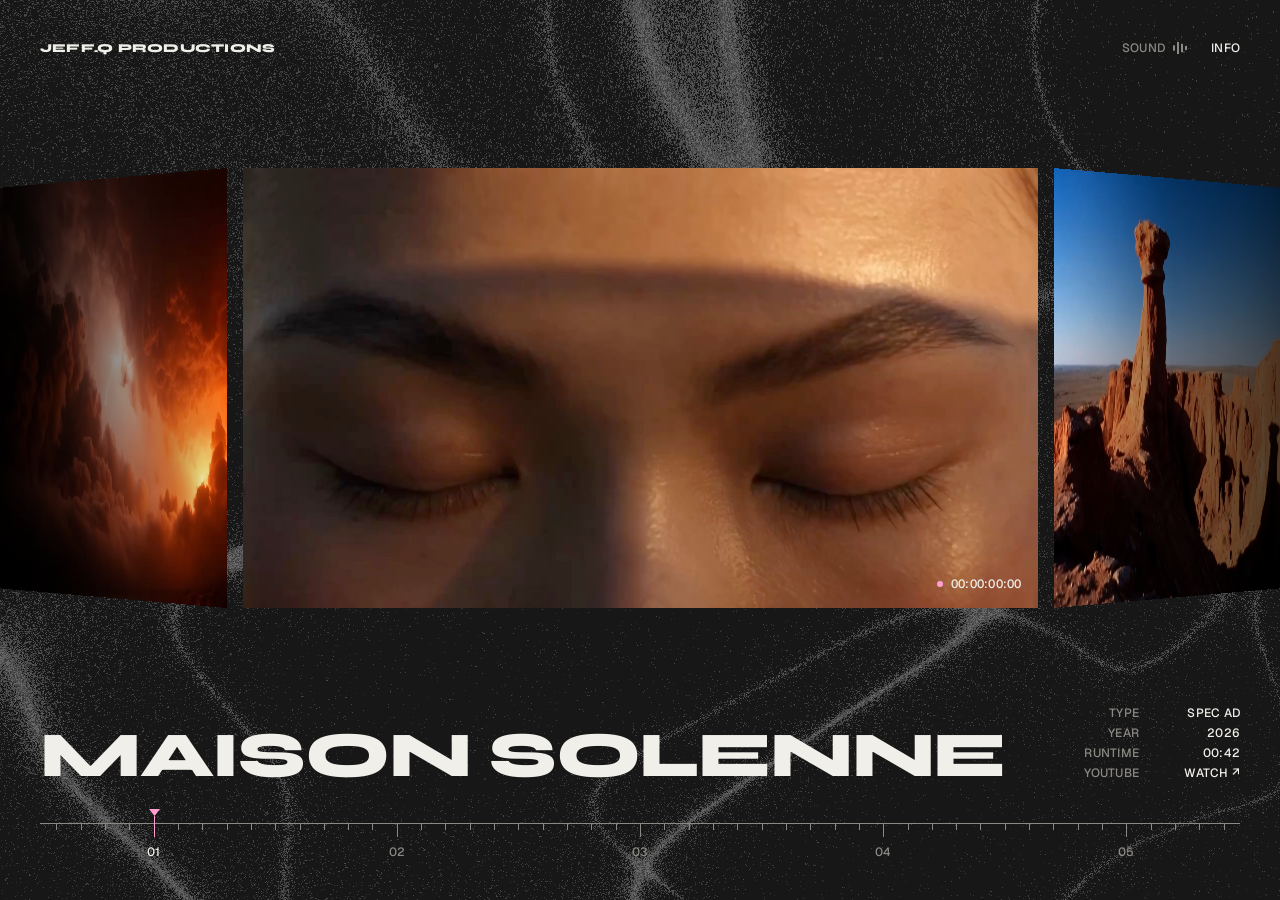
==== index.html @ cd4ec707 "New tab icon: a black J on pink Co-Authored-By: Claude Opus 5.5 <noreply@anthropic.com>" ====
<!DOCTYPE html>
<html lang="en">
<head>
  <meta charset="utf-8">
  <meta name="viewport" content="width=device-width, initial-scale=1">
  <title>Jeff.Q Productions</title>
  <meta name="description" content="Jeff Qiu creates cinematic films, high-end commercials and original concepts for film and series, using AI to expand the possibilities of visual storytelling.">
  <meta name="theme-color" content="#171717">
  <!-- The tab icon: a black J on the pink of Jeff.q (Figma "tab icon"). -->
  <link rel="icon" type="image/png" sizes="64x64" href="assets/icon.png?v=icon-2">
  <link rel="apple-touch-icon" href="assets/apple-touch-icon.png?v=icon-2">
  <!-- How a link to the site shows where it is shared: the name, his line
       and Maison Solenne at sunset (assets/share.jpg, 1200 × 630). -->
  <meta property="og:type" content="website">
  <meta property="og:site_name" content="Jeff.Q Productions">
  <meta property="og:title" content="Jeff.Q Productions">
  <meta property="og:description" content="Jeff Qiu creates cinematic films, high-end commercials and original concepts for film and series, using AI to expand the possibilities of visual storytelling.">
  <meta property="og:url" content="https://jeffqproductions.github.io/">
  <meta property="og:image" content="https://jeffqproductions.github.io/assets/share.jpg">
  <meta property="og:image:width" content="1200">
  <meta property="og:image:height" content="630">
  <meta property="og:image:alt" content="Jeff.Q Productions: a figure in red against the desert at sunset, from Maison Solenne">
  <meta name="twitter:card" content="summary_large_image">
  <link rel="preconnect" href="https://fonts.googleapis.com">
  <link rel="preconnect" href="https://fonts.gstatic.com" crossorigin>
  <link rel="stylesheet" href="https://fonts.googleapis.com/css2?family=Geist:wght@400;500&family=Syne:wght@800&display=swap">
  <!-- Geist's ↗ (for "Watch ↗") isn't in its latin subset; this brings just that. -->
  <link rel="stylesheet" href="https://fonts.googleapis.com/css2?family=Geist:wght@500&text=%E2%86%97&display=swap">
  <link rel="stylesheet" href="styles.css?v=reel-28">
  <script>
    // The loader (loader.js) covers the page while it loads. If it never
    // starts, the page shows anyway.
    document.documentElement.classList.add('is-loading');
    setTimeout(function () {
      if (!window.loaderRunning) document.documentElement.classList.remove('is-loading');
    }, 6000);
  </script>
</head>
<body>
  <!-- Loader: the name in dust, filling as the page loads (loader.js). -->
  <div class="loader" role="progressbar" aria-label="Loading" aria-valuemin="0" aria-valuemax="100" aria-valuenow="0"></div>

  <!-- First screen — Figma "Portfolio for Jeffrey", frame home-page (1:5), 1280 × 832. -->
  <main class="hero">

    <!-- Backdrop: drifting dust behind everything, drawn by backdrop.js. -->
    <canvas class="backdrop" aria-hidden="true"></canvas>

    <!-- The bar: the name (words only, not a link), and on the right Sound
         (one switch for every film; reel.js keeps it) and Info. -->
    <header class="hero__bar">
      <p class="brand">Jeff.q Productions</p>
      <div class="hero__menu">
        <button class="sound" type="button" aria-label="Sound" aria-pressed="false">
          <span class="sound__word label" aria-hidden="true">Sound</span>
          <span class="sound__bars" aria-hidden="true"><i></i><i></i><i></i><i></i></span>
        </button>
        <a class="label link watch info-open" href="#info" aria-controls="info" aria-expanded="false">Info</a>
      </div>
    </header>

    <!-- The reel: one card per project, laid out in 3D by reel.js. -->
    <section class="reel" aria-roledescription="carousel" aria-label="Selected work" tabindex="0">
      <div class="reel__stage"></div>
    </section>

    <div class="hero__foot">
      <h1 class="title"></h1>

      <dl class="meta">
        <div class="meta__row"><dt>Type</dt><dd data-meta="type"></dd></div>
        <div class="meta__row"><dt>Year</dt><dd data-meta="year"></dd></div>
        <div class="meta__row"><dt>Runtime</dt><dd data-meta="runtime"></dd></div>
        <div class="meta__row"><dt data-meta-key="watch">YouTube</dt><dd data-meta="watch"></dd></div>
      </dl>

      <!-- Timeline: ticks (drawn by reel.js on the 12-column grid), the needle
           over the current project and a number per project. -->
      <nav class="timeline" aria-label="Projects">
        <svg class="timeline__ticks" aria-hidden="true"></svg>
        <div class="timeline__needles" aria-hidden="true">
          <img class="needle" src="assets/needle.svg" width="11" height="33" alt="">
          <img class="needle" src="assets/needle.svg" width="11" height="33" alt="">
        </div>
        <ol class="timeline__labels"></ol>
      </nav>
    </div>
  </main>

  <!-- Info: who Jeff is, from the right over the page (columns 7 to 12),
       which dims behind it (reel.js opens and closes it). Figma "info-page":
       the greeting and his words at the top, his services and partners in
       the middle, and his email with his socials under it at the foot. -->
  <div class="info-scrim" aria-hidden="true"></div>
  <aside class="info" id="info" role="dialog" aria-modal="true" aria-label="Info">
    <div class="info__bar">
      <button class="label link watch info__close" type="button">Close</button>
    </div>
    <div class="info__body">
      <h2 class="info__name"><span class="info__line">Hi!</span> <span class="info__line">I’m Jeff Qiu</span></h2>
      <div class="info__description">
        <p>I create cinematic films, high-end commercials, and original concepts for film and series, using AI to expand the possibilities of visual storytelling. Blending narrative instinct with emerging technology, I build worlds, shape emotions, and bring ambitious ideas to the screen.</p>
      </div>
      <div class="info__foot">
        <div class="info__lists label">
          <dl class="info__list">
            <dt>Services</dt>
            <dd>Cinematic Commercials</dd>
            <dd>Creative Development &amp; Direction</dd>
            <dd>AI Filmmaking &amp; World-Building</dd>
            <dd>Film &amp; Series Development</dd>
          </dl>
          <dl class="info__list">
            <dt>Creative partner</dt>
            <dd>Dreamina</dd>
            <dd>Minimax Hailuo</dd>
          </dl>
        </div>
        <div class="info__contact">
          <span class="label">Email</span>
          <a class="link watch info__email" href="mailto:jeff.ak@outlook.com">jeff.ak@outlook.com</a>
          <ul class="info__social label" aria-label="Social">
            <li><a class="link watch" href="https://www.youtube.com/@jqcreations" target="_blank" rel="noopener">YouTube<span aria-hidden="true"> ↗</span></a></li>
            <li><a class="link watch" href="https://www.instagram.com/jeffqiuproductions/" target="_blank" rel="noopener">Instagram<span aria-hidden="true"> ↗</span></a></li>
            <li><a class="link watch" href="https://www.linkedin.com/in/jeffreykurniawan1/" target="_blank" rel="noopener">LinkedIn<span aria-hidden="true"> ↗</span></a></li>
            <li><a class="link watch" href="https://x.com/jqstories" target="_blank" rel="noopener">X<span aria-hidden="true"> ↗</span></a></li>
          </ul>
        </div>
      </div>
    </div>
  </aside>

  <!-- A project's page: up from the bottom over the whole screen when its
       film is clicked at the front (reel.js fills it and opens it). The
       synopsis, credits and stills are placeholders until a project has its
       own. -->
  <div class="project-scrim" aria-hidden="true"></div>
  <div class="project" role="dialog" aria-modal="true" aria-label="Project">
    <div class="project__scroll"></div>
    <div class="project__bar">
      <p class="brand">Jeff.q Productions</p>
      <button class="label link watch project__close" type="button">Close</button>
    </div>
  </div>

  <!-- Jeff's signature at the foot of a project's text (the mockup's 145:154):
       the ink is the outline from the mockup; the strokes in the mask run
       down the middle of its lines in the order a pen would draw them (the
       J and the e, each f with its loops, then the bar), so reel.js can
       draw it again in one take as the page opens and on hover. -->
  <template id="signature">
    <svg class="signature" viewBox="0 0 129.287 70" role="img" aria-label="Jeff’s signature">
      <mask id="signature-pen" maskUnits="userSpaceOnUse" x="-2" y="-2" width="134" height="74">
        <g fill="none" stroke="#fff" stroke-width="2.4" stroke-linecap="round" stroke-linejoin="round">
          <path d="M12.33 38.33L11.65 36.67L11.25 34.83L11.25 33.58L11.47 32.33L11.78 31.42L12.18 30.58L13.52 28.62L14.77 27.1L16.1 25.68L19.18 22.77L22.45 20.1L26.23 17.35L29.25 15.38L31.67 13.93L34.83 12.18L37.17 11.02L39.13 10.13L42.5 8.8L45.08 7.97L47.58 7.31L50.75 6.75L53.42 6.75L55.17 7.13L56.53 7.72L57.43 8.27L58.07 8.77L58.98 9.78L59.73 11L60.27 12.42L60.67 14.5L60.67 16.5L60.5 18.25L60.17 20.08L59.7 21.75L58.7 24.53L57.45 27.2L56.32 29.25L54.95 31.45L53.48 33.55L53.27 34.42L52.63 34.88L51.95 35.23L50.92 35.38L41.42 38.3L33.8 40.97L30.17 42.38L25.75 44.27L23.08 45.52L18.47 47.97L15.17 49.97L11.6 52.52L8.6 55.02L5.77 57.85L3.6 60.45L2.7 62.2L1.93 63.5L1.5 64.42L1.22 65.3L1.08 66.08L1.08 66.92L1.23 67.67L1.53 68.33L1.8 68.75L2.13 69.03L2.83 69.28L4.17 69.5L5.92 69.42L8 69.03L10.17 68.37L12.17 67.48L15.25 65.9L20.3 62.98L23.5 60.95L29.17 56.92L34.32 52.9L37.07 50.57L42.57 45.57L47.57 40.65L49.82 38.23L51.57 36.22L51.88 35.35L52.02 35.2L52.63 34.88L53.3 34.42L53.75 34.5L54.5 34.33L55.78 34.22L56.57 33.77L58.63 32.8L58.93 32.77L59.5 32.87L61.08 32.45L67.33 30.37L70.78 28.95L71.88 28.32L72.47 27.85L72.69 27.42L72.67 27L72.57 26.8L71.92 26.44L70.83 26.42L68.25 27.05L66 28.02L63.05 29.63L59.37 31.93L59.07 32.22L58.75 32.77L56.83 33.63L55.85 34.18L55.75 34.35L55.75 34.75L55.88 35.25L56.08 35.48L56.92 35.67L57.58 35.67L58.75 35.44L60.5 34.95L64.25 33.57L67.42 32.23L72.28 30.03L74.75 28.85L77.58 27.33L78.17 27.15L78.93 27.03L80.42 25.75L81.27 24.85L80.42 25.75L78.88 27.08L78.7 27.75L78.48 28.22L76.78 30.45L76.58 31.32L76.63 31.43L76.83 31.5L77.58 31.42L79.83 30.92L80.75 30.83L80.97 30.95L80.72 31.88L79.97 32.85L77.98 34.98L76.92 35.87L76.33 36.2L75.58 36.42L74.83 36.28L74.6 36.15L74.45 35.92L74.31 35.58L74.25 35L74.38 34.5L75.02 33L75.15 32.28L74.92 32.17L74.08 32.25L72.83 32.56L69.67 33.55L67.83 34.27L66.13 35.05L65.63 35.32L65.37 35.7L65.6 36.22L65.82 36.4L71.25 39.63L73.08 40.9L74.75 42.33"/>
          <path d="M86.83 29.58L86.98 28.42L88.06 24.17L89.55 18.83L90.44 16L90.7 14.5L90.58 14.07L90.63 13.83L91.88 10.5L94.95 3.33L95.5 1.67L94.95 3.33L91.72 10.92L90.56 14.12L89.83 14.5L89.52 15L87.07 20.92L85.65 24.08L84.57 26.17L82.6 29.33L82.37 30.15L82.43 30.3L82.92 30.33L85.42 29.92L86.4 29.87L86.5 30.02L86.42 30.92L85.06 36.58L84.08 41.42L83.58 44.67L83.17 49L83.08 52.42L82.94 52.77L83.5 56.08L83.5 56.42L84.25 60.33L84.42 62.68L84.25 60.33L83.5 56.42L83.5 56.08L82.94 52.77L82.25 52.25L80.37 49L78.82 46.78L77.13 44.65L76.77 44.23L76.58 44.17"/>
          <path d="M108.75 25.75L107.73 25.7L107.25 26.13L104.5 26.83L103.35 26.92L103.25 26.82L103.33 26L105.31 16.67L106.9 10.67L107.72 8.17L109.05 4.72L110.27 2.33L110.95 1.25L111.43 1.02L111.67 1.07L111.87 1.25L111.92 3.17L111.5 7.33L110.83 12.25L110.42 16.67L109.94 19.58L109.53 21.17L108.82 23.17L107.97 24.75L107.7 25.72L107.55 25.93L107.1 26.19L105.25 26.67L104.5 26.83L103.17 26.97L103 27.35L102.67 30.05L102.33 30.6L102.25 32.17L101.5 36.67L101 40.67L100.75 44L100.75 47.58L100.53 48.02L100.98 50.33L101.55 52.5L102.03 53.83L102.95 56.93L102.03 53.83L101.55 52.5L100.98 50.33L100.5 47.95L99.83 47.48L98.07 43.92L97.32 42.58L96.65 41.48L94.77 38.72L92.65 36.1L91.17 34.73L90.15 33.97L89.88 33.58L89.9 33.33L90.02 33.18L90.67 32.88L94.42 31.81L100.92 30.58L101.42 30.5L102.33 30.5"/>
          <path d="M86.83 29.58L91.25 29L102.08 27.25L102.9 27.25L103 27.35L102.67 29.98L102.77 30.08L103.42 30.08L106.42 29.58L111.08 29.08L115.42 28.75L116.83 28.75L117.25 28.67L124.17 28.67L124.58 28.75L125.67 28.75L127.75 29.05L128.5 29.25L128.58 29.33"/>
        </g>
      </mask>
      <g fill="currentColor" mask="url(#signature-pen)">
        <path d="M111.352 0C111.938 0.181285 112.395 0.670855 112.405 1.31207C112.335 3.69403 112.069 6.50914 111.724 8.87104C111.099 13.1362 111.104 21.5366 108.44 24.9769L108.356 25.0839C108.443 25.4545 108.861 25.2806 109.264 25.7326L109.223 25.9208C108.562 26.4935 104.667 27.3035 103.646 27.5352L103.315 29.6647C109.563 28.6016 115.897 28.125 122.234 28.241C123.181 28.2512 129.697 28.0385 129.267 29.5546C129.199 29.6128 129.118 29.682 129.026 29.7615C127.788 29.7533 125.919 29.3541 124.712 29.3065C119.916 29.1177 115.368 29.2118 110.592 29.7065C108.063 29.9692 105.598 30.1495 103.119 30.7219C102.981 31.2616 102.796 32.604 102.692 33.2558C101.851 38.5039 100.918 44.3447 101.484 49.6356C101.53 50.0725 102.259 51.8242 102.477 52.3304C102.864 53.2277 103.687 56.7372 103.356 57.5113C103.064 57.7384 103.223 57.6905 102.865 57.6732C102.158 57.1711 101.624 55.1871 101.277 54.3245C100.849 53.2633 100.849 51.7478 100.502 50.6214C99.9325 48.8289 99.2247 47.0843 98.3844 45.4018C96.7325 42.0949 94.5377 38.6943 91.9549 36.03C91.2522 35.3059 89.6759 34.2131 89.1751 33.5725C89.5476 31.6486 100.277 30.2972 102.116 29.8837C102.22 29.149 102.357 28.4549 102.499 27.7284C101.953 27.8534 101.387 27.9435 100.835 28.0358C96.3129 28.7916 91.6677 29.2849 87.1705 30.1587C87.0657 30.7667 86.8984 31.4022 86.7545 32.0051C85.5114 37.2216 84.216 42.6357 83.8705 47.9846C83.6416 51.5268 83.3549 54.2023 84.6872 57.4827C85.0327 58.3332 85.135 62.3408 84.6106 63.1637L84.3195 63.0985C83.9912 62.6412 83.2313 59.8975 83.1602 59.2335C83.0496 58.2018 83.0946 57.0183 82.935 55.9225C82.7603 54.7462 82.4387 53.5973 81.9779 52.5015C80.8562 49.8433 78.5661 46.956 76.7305 44.7134C76.502 44.4343 76.1576 44.2439 76.0315 43.8945C76.2973 43.6369 76.1473 43.7031 76.47 43.6369C78.103 44.4486 81.7332 50.598 82.6958 52.2133C82.645 44.252 84.1909 37.9692 86.051 30.3542C84.7102 30.5477 83.3494 30.8268 82.0165 31.0834C80.6372 32.9462 78.8663 35.4821 76.7975 36.6696C76.5959 36.7857 75.7684 36.9986 75.5104 37.0658C72.7635 36.2928 73.7208 34.5085 74.6559 32.7048C71.6705 33.4503 68.6018 34.429 65.8492 35.8039C66.8237 36.7297 75.8578 41.3596 75.0444 42.6622L74.7783 42.6795C74.3317 42.5278 73.989 42.1917 73.6352 41.8821C70.8914 39.4806 67.3 38.2543 64.4563 36.0392C64.3371 35.9465 64.4295 35.6919 64.4554 35.5829C64.7483 35.1776 65.3591 34.9668 65.8276 34.7193C68.7605 33.1682 72.2112 32.2455 75.445 31.4725C76.3915 30.1108 77.3842 28.7809 78.4213 27.4861C73.7236 30.1821 67.5935 32.7659 62.5636 34.8211C60.9193 35.4933 57.523 36.803 55.9414 35.9506C55.3162 35.6135 55.3113 35.3497 55.0798 34.6857C54.7752 34.7101 53.1879 35.2581 52.6936 35.4017C52.4701 35.7102 52.2375 36.0107 51.9962 36.305C50.0986 38.5864 48.3122 40.4511 46.2256 42.5278C37.1019 51.6032 26.6663 60.366 15.2239 66.3423C12.0821 67.9616 9.45805 69.5586 5.90681 69.9262C-0.313094 70.5689 -1.4869 66.932 1.75528 62.1911C3.14069 60.1664 4.1294 58.8709 5.87992 57.0652C6.76322 56.009 9.72652 53.3987 10.8274 52.5422C22.7703 43.2499 38.0452 38.9062 52.2942 34.6185C56.2815 28.8663 60.3404 22.3552 60.2356 15.1318C60.1596 9.89163 56.2198 6.76059 51.209 7.26218C41.2583 8.25813 29.6851 15.0333 22.0532 21.062C19.4953 23.0698 17.1157 25.2948 14.9408 27.7122C12.8743 30.0273 11.043 32.6101 11.8749 35.8722C12.0633 36.6116 13.0227 38.3104 12.4697 38.8756L12.2787 38.8287C11.5363 38.178 11.1254 35.9964 10.9908 35.0167C10.6481 32.5204 11.5308 30.6221 13.0149 28.6578C19.9638 19.4616 38.0832 8.1463 49.6634 6.52584C52.5651 6.11979 55.5956 6.23498 58.0179 8.08337C59.8755 9.50085 60.8619 11.6977 61.1514 13.9807C62.0264 20.8783 57.748 28.9852 53.609 34.2671C57.0377 33.0755 56.6584 33.2405 59.6778 31.2494C63.1344 28.9708 67.4743 26.2029 71.613 25.8033C72.4931 25.7184 73.4378 26.566 73.3105 27.5165C73.1709 28.2471 71.0839 29.4078 70.4777 29.6606C67.0642 31.0844 63.5908 32.1793 60.0553 33.2272C59.1433 33.4982 56.4816 34.0502 56.3121 35.1654C56.7084 35.4129 57.7518 35.1195 58.2097 35.0269C62.1192 34.2243 65.7765 32.5327 69.389 30.8543C73.0037 29.1741 76.9072 27.5757 80.1591 25.2295C80.6849 24.8502 80.8383 24.348 81.5391 24.199C81.923 24.3316 81.7765 24.2167 81.9984 24.55C81.9934 24.6508 81.9884 24.7514 81.9836 24.852C80.7117 26.5924 78.2388 29.2994 77.1689 30.9989L77.0975 31.1129C78.462 30.784 80.1111 30.4204 81.4793 30.1933C85.1347 25.0695 86.5413 20.9861 88.9641 15.2371C90.4945 11.6472 92.0985 8.08948 93.7769 4.56634C94.0804 3.92716 94.387 3.29419 94.6793 2.6494C94.936 2.08049 94.9981 1.29843 95.5786 0.994521C96.2783 1.25667 95.931 2.37524 95.7324 2.93651C94.6752 6.10522 93.2025 9.24624 92.1892 12.4262C90.4598 17.8544 88.7104 23.6035 87.4205 29.159C88.0009 29.0533 88.6483 28.9679 89.2377 28.8898C93.671 28.3025 98.2052 27.3352 102.634 26.8221C104.6 18.6194 106.041 6.79309 111.352 0ZM31.2394 54.9835C32.7583 53.7236 34.4118 52.5046 35.8858 51.2233C41.264 46.5456 47.0475 41.1569 51.6306 35.697C48.953 36.5932 46.2947 37.2715 43.5963 38.1443C33.9236 41.2751 24.0296 44.9914 15.4072 50.4636C13.5332 51.6521 11.5334 53.303 9.78396 54.7818C7.80907 56.4511 5.42436 58.9025 3.95647 61.0738C3.78496 61.3274 3.59756 62.3611 3.44042 62.6555C2.31716 64.7555 1.63195 66.2109 2.40424 68.6165C4.66837 70.0372 10.5191 68.0808 12.7049 66.9615C17.4531 64.5274 22.7591 61.2816 26.983 58.05C28.429 57.0662 29.8483 56.0437 31.2394 54.9835ZM100.353 47.4001C100.215 43.4627 100.462 40.7414 101.01 36.8244C101.154 35.7938 101.898 31.831 101.871 31.115C101.688 31.0305 101.78 31.0335 101.601 31.0569C97.3151 31.8452 94.4125 32.4013 90.2045 33.5725C92.4947 34.9586 93.8676 36.6961 95.3861 38.8685C95.9524 39.6781 96.4107 40.5296 97.0329 41.3087C98.5189 43.5798 99.1605 45.1564 100.353 47.4001ZM31.2888 55.1709C30.7652 55.5966 28.5381 57.2994 28.2746 57.6834C28.985 57.3534 31.5384 55.2432 32.1278 54.626C31.7731 54.7574 31.5855 54.9376 31.2888 55.1709ZM75.0676 36.0097C76.3375 36.0249 77.1196 35.0808 78.0123 34.2498C78.5464 33.7518 80.1082 32.0224 80.4672 31.447L80.3731 31.3747C78.9839 31.6374 77.6694 31.9664 76.2988 32.3025C75.7594 33.1448 74.3269 35.0666 75.0676 36.0097ZM61.1003 32.0876C63.1949 31.3808 71.1716 29.0241 72.3011 27.4709L72.3051 27.2614C71.879 26.915 71.2721 27.0199 70.7416 27.0751L70.6772 27.0822C69.9069 27.2411 68.7881 27.4388 68.0866 27.7421C65.1254 29.022 61.8794 30.8807 59.2313 32.6773L61.1003 32.0876ZM90.1919 14.7077C88.0742 19.3881 86.7367 24.2354 83.771 28.4735C83.6007 28.7168 82.9057 29.7604 82.8945 29.9651C83.9877 29.7696 85.1578 29.588 86.2366 29.3706C87.1049 25.9181 88.0141 22.4762 88.9642 19.0453C89.1374 18.4317 90.2833 15.0201 90.1919 14.7077ZM111.418 1.45618C108.107 6.25422 105.02 20.3232 103.922 26.364L103.996 26.5045L104.331 26.4622C104.994 26.3095 106.678 25.9472 107.213 25.6641C107.126 25.5483 107.064 25.434 107.008 25.3005C107.243 24.8207 107.672 24.4268 107.935 23.9467C110.166 19.8735 110.115 15.049 110.691 10.5373C111.015 8.00423 111.421 5.38528 111.608 2.84546C111.636 2.47322 111.605 1.94026 111.536 1.5786L111.418 1.45618Z"/>
        <path d="M31.2394 54.9835L31.2888 55.1709C30.7652 55.5966 28.5381 57.2994 28.2746 57.6834C27.441 58.7008 25.7085 59.4107 24.8435 60.3609L24.457 60.4576C24.4622 60.0788 26.8817 58.5827 27.318 58.3107C27.203 58.215 27.1035 58.1386 26.983 58.05C28.429 57.0662 29.8483 56.0437 31.2394 54.9835Z"/>
        <path d="M31.2888 55.1709C31.5855 54.9376 31.7731 54.7574 32.1278 54.626C31.5384 55.2432 28.985 57.3534 28.2746 57.6834C28.5381 57.2994 30.7652 55.5966 31.2888 55.1709Z"/>
      </g>
    </svg>
  </template>

  <!-- The cursor over the reel, for a mouse (reel.js): a frosted disc with
       words round it (Drag; Open project over the film at the front; reel.js
       repeats each phrase to fit), arrows in the middle
       (the shaft is Open's). Everywhere else, the pointer (cursor.js). -->
  <div class="cursor" aria-hidden="true">
    <div class="cursor__body">
      <div class="cursor__orbit">
        <svg class="cursor__ring" viewBox="0 0 112 112"><path id="cursor-ring" d="M56,12.13 a43.87,43.87 0 1,1 0,87.74 a43.87,43.87 0 1,1 0,-87.74" fill="none"/><text class="cursor__words cursor__words--drag"><textPath href="#cursor-ring" lengthAdjust="spacing" data-words="Drag · ">Drag · Drag · Drag · Drag · Drag · </textPath></text><text class="cursor__words cursor__words--open"><textPath href="#cursor-ring" lengthAdjust="spacing" data-words="Open project · ">Open project · Open project · </textPath></text></svg>
        <i class="cursor__shaft"></i>
      </div>
    </div>
  </div>

  <script src="https://cdnjs.cloudflare.com/ajax/libs/gsap/3.12.5/gsap.min.js"></script>
  <script src="reel.js?v=reel-28"></script>
  <script src="cursor.js?v=reel-28"></script>
  <script src="backdrop.js?v=reel-28"></script>
  <script src="loader.js?v=reel-28"></script>
</body>
</html>
---- styles.css ----
/* Jeff.Q Productions — first screen.
   Built from the 1280 × 832 Figma frame (home-page, node 1:5). The frame sits
   on a 12-column grid: 40px margins, 16px gutters, 85.33px columns. The front
   card spans columns 3–10, the meta block columns 11–12 and every timeline
   number sits over the centre of a column, so the layout here is written
   against that grid rather than against frame pixels. */

:root {
  --color-bg: #171717;
  --color-ink: #f1efe9;
  --color-muted: #8b8984;
  --color-placeholder: #a3a3a3;
  --color-needle: #ff9fd0;

  --font-display: "Syne", sans-serif;
  --font-text: "Geist", sans-serif;

  --margin: 40px;
  --gutter: 16px;
  /* Columns the front card spans (reel.js reads it). */
  --front-cols: 8;

  /* The title is 64px on a 70px line in the 1280 frame and scales with
     the window. */
  --title-size: clamp(44px, 5vw, 109px);
  --title-leading: calc(70 / 64);
  --title-lines: 1;

  --ease-out: cubic-bezier(0.16, 1, 0.3, 1);
  /* Sheets (Info from the side, a project's page from the bottom) come in
     softly and glide into place, and go back the same way. */
  --ease-rise: cubic-bezier(0.25, 0.1, 0.1, 1);
  --ease-drop: cubic-bezier(0.6, 0, 0.4, 1);
}

*,
*::before,
*::after {
  box-sizing: border-box;
}

html {
  background: var(--color-bg);
  color: var(--color-ink);
  -webkit-font-smoothing: antialiased;
  -moz-osx-font-smoothing: grayscale;
}

body {
  margin: 0;
}

a {
  color: inherit;
  text-decoration: none;
}

:focus-visible {
  outline: 1px solid var(--color-needle);
  outline-offset: 4px;
}

/* Small caps text: Geist Medium 12, 2% tracking (Info, the meta rows). */
.label,
.meta {
  font-family: var(--font-text);
  font-weight: 500;
  font-size: 12px;
  line-height: 16px;
  letter-spacing: 0.24px;
  text-transform: uppercase;
}

.link {
  transition: opacity 0.2s;
}

.link:hover {
  opacity: 0.6;
}

/* Watch ↗ turns needle pink rather than fading. */
.link.watch {
  transition: color 0.2s;
}

.link.watch:is(:hover, :focus-visible) {
  color: var(--color-needle);
  opacity: 1;
}

/* ---------- Screen ---------- */

/* Top bar, the reel in whatever height is left, the title block at the bottom.
   In the frame the reel's 440px card sits centred between the top bar (ends
   at 56) and the title (starts at 653). */
.hero {
  position: relative;
  display: flex;
  flex-direction: column;
  height: 100vh;
  height: 100svh;
  min-height: 560px;
  overflow: hidden;
  isolation: isolate;
}

.hero__bar {
  display: flex;
  justify-content: space-between;
  align-items: center;
  padding: 40px var(--margin) 0;
}

.hero__menu {
  display: flex;
  align-items: center;
  gap: 24px;
}

/* Sound, left of Info: the word and four bars, one switch for every film
   (Figma "sound"). Off, as the site opens, it is grey and still; on it is
   white, and while a film is heard the bars rise and fall. Pink under the
   mouse, as Info. Its box reaches 8 past it all round, for a finger. */
.sound {
  display: flex;
  align-items: center;
  gap: 8px;
  margin: -8px;
  padding: 8px;
  border: 0;
  background: none;
  color: var(--color-muted);
  cursor: pointer;
  transition: color 0.2s;
}

.sound[aria-pressed="true"] {
  color: var(--color-ink);
}

.sound:is(:hover, :focus-visible) {
  color: var(--color-needle);
}

/* Bars: four, 2 wide and 2 apart, at most 12 high, standing at their rest
   heights; while a film is heard they rise and fall. */
.sound__bars {
  display: flex;
  align-items: center;
  gap: 2px;
  height: 16px;
}

.sound__bars i {
  width: 2px;
  height: 12px;
  background: currentColor;
  transition: transform 0.3s;
}

.sound__bars i:nth-child(1) { transform: scaleY(0.45); }
.sound__bars i:nth-child(2) { transform: scaleY(1); }
.sound__bars i:nth-child(3) { transform: scaleY(0.7); }
.sound__bars i:nth-child(4) { transform: scaleY(0.35); }

.sound.is-heard .sound__bars i {
  animation: sound-bar 0.8s ease-in-out infinite alternate;
}

.sound.is-heard .sound__bars i:nth-child(2) { animation-duration: 0.55s; animation-delay: -0.2s; }
.sound.is-heard .sound__bars i:nth-child(3) { animation-duration: 0.7s; animation-delay: -0.45s; }
.sound.is-heard .sound__bars i:nth-child(4) { animation-duration: 0.95s; animation-delay: -0.3s; }

@keyframes sound-bar {
  from { transform: scaleY(0.25); }
  to { transform: scaleY(1); }
}

@media (prefers-reduced-motion: reduce) {
  .sound.is-heard .sound__bars i {
    animation: none;
  }
}

/* The name: words only, not a link. */
.brand {
  margin: 0;
  font-family: var(--font-display);
  font-weight: 800;
  font-size: 12px;
  line-height: 14px;
  letter-spacing: 0.24px;
  text-transform: uppercase;
  white-space: nowrap;
}

/* ---------- Reel ---------- */

.reel {
  position: relative;
  flex: 1 1 auto;
  min-height: 0;
  cursor: grab;
  touch-action: pan-y;
  -webkit-user-select: none;
  user-select: none;
}

.reel:focus-visible {
  outline: none;
}

.reel.is-dragging {
  cursor: grabbing;
}

/* reel.js sets the perspective and the card size to fit the window. */
.reel__stage {
  position: absolute;
  inset: 0;
  perspective-origin: 50% 50%;
}

.reel__card {
  position: absolute;
  left: 50%;
  top: 50%;
  width: var(--card-w, 794.67px);
  height: var(--card-h, 440px);
  margin: calc(var(--card-h, 440px) / -2) 0 0 calc(var(--card-w, 794.67px) / -2);
  overflow: hidden;
  background: #000;
  backface-visibility: hidden;
  will-change: transform;
}

/* Until a project has its picture or film, the card is the grey placeholder. */
.reel__card:not(.has-media) {
  background: var(--color-placeholder);
}

/* The shade a side card darkens under as it turns away (reel.js sets it). */
.reel__card::after {
  content: "";
  position: absolute;
  inset: 0;
  background: var(--shade, none);
  pointer-events: none;
}

.reel__card[hidden] {
  display: block;
  visibility: hidden;
}

.reel__media {
  position: absolute;
  inset: 0;
  width: 100%;
  height: 100%;
  object-fit: cover;
  pointer-events: none;
}

/* A square picture sits in the middle of its card at full height. */
.reel__media[data-ratio="1:1"] {
  left: 50%;
  width: auto;
  aspect-ratio: 1;
  transform: translateX(-50%);
}

.reel__card.is-playing {
  cursor: pointer;
}

/* The playing film's timecode at the bottom right, 16 in from the corner,
   hours to frames, after a pink dot that beats like a recording light (reel.js keeps
   it). */
.reel__time {
  position: absolute;
  right: 16px;
  bottom: 16px;
  display: flex;
  align-items: center;
  gap: 8px;
  color: var(--color-ink);
  font-variant-numeric: tabular-nums;
  opacity: 0;
  pointer-events: none;
  transition: opacity 0.3s;
}

.reel__time::before {
  content: "";
  width: 6px;
  height: 6px;
  border-radius: 50%;
  background: var(--color-needle);
  animation: reel-rec 1.2s ease-in-out infinite;
}

@keyframes reel-rec {
  50% { opacity: 0.2; }
}

/* How far into it a film has got, a pink line along the card's foot; it
   stays on a film the reel has left, where the film will pick up. */
.reel__played {
  position: absolute;
  left: 0;
  right: 0;
  bottom: 0;
  height: 2px;
  background: rgba(241, 239, 233, 0.2);
  opacity: 0;
  pointer-events: none;
  transition: opacity 0.3s;
}

.reel__played::before {
  content: "";
  position: absolute;
  inset: 0;
  background: var(--color-needle);
  transform: scaleX(var(--played, 0));
  transform-origin: left;
}

.reel__card.is-playing .reel__time,
.reel__card.has-played .reel__played {
  opacity: 1;
}

.reel:focus-visible .reel__card.is-front {
  outline: 1px solid var(--color-needle);
  outline-offset: 6px;
}

/* ---------- Title, meta, timeline ---------- */

.hero__foot {
  display: grid;
  grid-template-columns: 1fr auto;
  align-items: end;
  padding: 0 var(--margin) 40px;
}

/* The box is one line high (64 on 70) whatever the title, and ten columns
   wide, to the card's right edge; a long title is set smaller inside it by
   reel.js rather than pushing the reel up. Titles turn over in the box as the
   reel turns. */
.title {
  position: relative;
  height: calc(var(--title-size) * var(--title-leading) * var(--title-lines));
  margin: 0;
  overflow: hidden;
  font-family: var(--font-display);
  font-weight: 800;
  font-size: var(--title-size);
  line-height: var(--title-leading);
  letter-spacing: -0.02em;
  text-transform: uppercase;
  /* Syne's figures are old-style by default; a year in a title stands with
     the capitals. */
  font-variant-numeric: lining-nums;
}

.title__text {
  position: absolute;
  left: 0;
  bottom: 0;
  white-space: nowrap;
}

/* Meta rows: muted label, bright value, both set right in 86px columns, a
   gutter from the title's box. The block's foot is 10px above the title's and
   its top rises above the title's, but it takes no height in the row (the
   negative top margin): the reel centres on the gap between the top bar and
   the title, as in the frame. */
.meta {
  display: flex;
  flex-direction: column;
  align-items: flex-end;
  gap: 4px;
  margin: -200px 0 10px var(--gutter);
  text-align: right;
}

.meta__row {
  display: grid;
  grid-template-columns: 86px 86px;
  gap: 15px;
}

.meta dt {
  color: var(--color-muted);
}

/* The last row's name changes with the project (YouTube, Instagram), so the
   names are boxes like the values. */
.meta :is(dt, dd) {
  position: relative;
  height: 16px;
  margin: 0;
  white-space: nowrap;
  /* Keeps a value's slats to its row as they turn, open at the sides. */
  clip-path: inset(0 -400px);
}

.meta__value {
  display: block;
}

/* The slats of the old and new words (reel.js), over one another. */
.is-slat {
  pointer-events: none;
}

:is(.meta__value, .meta__key).is-slat {
  position: absolute;
  top: 0;
  left: 0;
  right: 0;
}

/* Timeline: 1px rule with ticks, 15px high; the numbers 21px below its top. */
.timeline {
  grid-column: 1 / -1;
  position: relative;
  height: 37px;
  margin-top: 32px;
  /* One slot a project (reel.js sets --count), gutters between. */
  --col: calc((100% - (var(--count, 12) - 1) * var(--gutter)) / var(--count, 12));
}

.timeline__ticks {
  position: absolute;
  left: 0;
  top: 0;
  width: 100%;
  height: 15px;
  overflow: visible;
}

/* The needle runs off the end of the rule after the last project and back on
   at the start, so its layer clips at the rule's ends; its stem stops where the long ticks
   do (14px down the rule). */
.timeline__needles {
  position: absolute;
  left: 0;
  right: 0;
  top: -14px;
  height: 28px;
  overflow: hidden;
  pointer-events: none;
}

.needle {
  position: absolute;
  left: 0;
  top: 0;
  display: block;
  will-change: transform;
}

.timeline__labels {
  margin: 0;
  padding: 0;
  list-style: none;
}

.timeline__labels li {
  position: absolute;
  top: 21px;
  left: calc(var(--col) / 2 + var(--i) * (var(--col) + var(--gutter)));
  transform: translateX(-50%);
}

.timeline__labels button {
  display: block;
  width: 40px;
  padding: 0;
  border: 0;
  background: none;
  color: var(--color-muted);
  font-family: var(--font-text);
  font-weight: 500;
  font-size: 12px;
  line-height: 16px;
  letter-spacing: 0.24px;
  text-align: center;
  cursor: pointer;
  transition: color 0.2s;
}

.timeline__labels button:hover,
.timeline__labels button[aria-current="true"] {
  color: var(--color-ink);
}

/* ---------- Info ---------- */

/* Info comes in from the right over the page, its edge on column 7 (Figma
   "info-page"), solid over what it covers, and the rest of the page dims
   behind it. Down it, with no rules: the greeting in the title's face and
   his words at the top; at the foot, services and partners side by side and
   the email large. reel.js opens and closes it. */
.info-scrim {
  position: fixed;
  inset: 0;
  z-index: 79;
  background: rgba(0, 0, 0, 0.45);
  opacity: 0;
  visibility: hidden;
  transition: opacity 0.7s ease, visibility 0s 0.7s;
}

.is-info .info-scrim {
  opacity: 1;
  visibility: visible;
  transition: opacity 0.9s ease;
}

.info {
  --col: calc((100vw - 2 * var(--margin) - 11 * var(--gutter)) / 12);
  position: fixed;
  top: 0;
  right: 0;
  bottom: 0;
  z-index: 80;
  display: flex;
  flex-direction: column;
  width: calc(6 * var(--col) + 5 * var(--gutter) + var(--margin));
  padding: 40px var(--margin);
  overflow-y: auto;
  color: var(--color-ink);
  background: var(--color-bg);
  transform: translateX(100%);
  visibility: hidden;
  transition: transform 0.7s var(--ease-drop), visibility 0s 0.7s;
}

.is-info .info {
  transform: none;
  visibility: visible;
  transition: transform 1.1s var(--ease-rise);
}

/* Close, where Info is on the page. */
.info__bar {
  display: flex;
  justify-content: flex-end;
}

.info__close {
  padding: 0;
  border: 0;
  background: none;
  color: inherit;
  cursor: pointer;
}

.info__body {
  flex: 1 0 auto;
  display: flex;
  flex-direction: column;
  margin-top: 48px;
}

.info__name,
.info__email {
  font-family: var(--font-display);
  font-weight: 800;
  letter-spacing: -0.02em;
  text-transform: uppercase;
  font-variant-numeric: lining-nums;
}

/* The greeting in pink, a line at a time. */
.info__name {
  margin: 0;
  font-size: clamp(32px, 3.75vw, 80px);
  line-height: 1;
  color: var(--color-needle);
}

.info__line {
  display: block;
}

.info__description {
  margin: 24px 0 0;
  font-family: var(--font-text);
  font-weight: 400;
  font-size: 16px;
  line-height: calc(21 / 16);
  letter-spacing: 0.02em;
}

.info__description p {
  margin: 0;
}

/* Each word turns with its line. */
.info__word {
  display: inline-block;
}

/* Under his words, his services and partners, then the email at the foot,
   evenly spaced down what is left (48 apart at least). */
.info__foot {
  flex: 1 0 auto;
  display: flex;
  flex-direction: column;
  gap: 48px;
  padding-top: 48px;
}

/* Services and partners, half the panel each, midway between his words and
   the email: the name muted, 12 above the rows, which are 20 apart as in
   the meta. */
.info__lists {
  display: grid;
  grid-template-columns: 1fr 1fr;
  column-gap: var(--gutter);
  margin-block: auto;
}

.info__list {
  display: flex;
  flex-direction: column;
  gap: 4px;
  margin: 0;
}

.info__list dt {
  margin-bottom: 8px;
  color: var(--color-muted);
}

.info__list dd {
  margin: 0;
}

/* The email, pink under the pointer like Watch; reel.js sets a long one
   smaller to fit. */
.info__contact {
  display: flex;
  flex-direction: column;
  align-items: flex-start;
  gap: 12px;
}

.info__contact .label {
  color: var(--color-muted);
}

.info__email {
  font-size: clamp(20px, 1.875vw, 40px);
  line-height: 1.2;
  white-space: nowrap;
}

.info__email.is-wrapped {
  white-space: normal;
  overflow-wrap: anywhere;
}

/* His socials 24 under the email, muted as its name, pink under the
   pointer. */
.info__social {
  display: flex;
  flex-wrap: wrap;
  gap: 4px 16px;
  margin: 12px 0 0;
  padding: 0;
  list-style: none;
}

/* ---------- Project page ---------- */

/* A project's page comes up from the bottom over the whole screen with
   Info's motion, and the reel dims behind it as it comes (reel.js fills,
   opens and closes it). */
.project-scrim {
  position: fixed;
  inset: 0;
  z-index: 79;
  background: rgba(0, 0, 0, 0.45);
  opacity: 0;
  visibility: hidden;
  transition: opacity 0.7s ease, visibility 0s 0.7s;
}

.is-project .project-scrim {
  opacity: 1;
  visibility: visible;
  transition: opacity 0.9s ease;
}

.project {
  position: fixed;
  inset: 0;
  z-index: 80;
  color: var(--color-ink);
  background: var(--color-bg);
  transform: translateY(100%);
  visibility: hidden;
  transition: transform 0.7s var(--ease-drop), visibility 0s 0.7s;
}

.is-project .project {
  transform: none;
  visibility: visible;
  transition: transform 1.1s var(--ease-rise);
}

/* No scrollbar; reel.js eases the wheel's scroll. */
.project__scroll {
  position: absolute;
  inset: 0;
  overflow-x: hidden;
  overflow-y: auto;
  overscroll-behavior: contain;
  scrollbar-width: none;
}

.project__scroll::-webkit-scrollbar {
  display: none;
}

/* The brand and Close where the brand and Info are on the page, over what
   scrolls under them. */
.project__bar {
  position: absolute;
  top: 0;
  left: 0;
  right: 0;
  z-index: 1;
  display: flex;
  justify-content: space-between;
  align-items: center;
  padding: 40px var(--margin) 0;
  pointer-events: none;
}

.project__close {
  pointer-events: auto;
  padding: 0;
  border: 0;
  background: none;
  color: inherit;
  cursor: pointer;
}

/* Columns 1–5 stay put while 6–12 scroll by. */
.project__grid {
  display: grid;
  grid-template-columns: repeat(12, 1fr);
  column-gap: var(--gutter);
  padding: 0 var(--margin);
}

/* reel.js sets its top so one taller than the screen stays once its foot is
   in view. */
.project__side {
  grid-column: 1 / span 5;
  position: sticky;
  top: 0;
  align-self: start;
  display: flex;
  flex-direction: column;
  padding: 104px 0 40px;
}

.project__number {
  color: var(--color-muted);
}

.project__title {
  margin: 12px 0 0;
  font-family: var(--font-display);
  font-weight: 800;
  font-size: clamp(32px, 3.75vw, 80px);
  line-height: 1;
  letter-spacing: -0.02em;
  text-transform: uppercase;
  font-variant-numeric: lining-nums;
}

.project__word,
.project__turn {
  display: inline-block;
}

/* The meta and the credits side by side, on the page's columns: names on
   1 and 3, values on 2 and 4 (the credits' running on to 5), rows 20 apart
   as in the meta. */
.project__facts {
  display: grid;
  grid-template-columns: repeat(5, minmax(0, 1fr));
  column-gap: var(--gutter);
  margin-top: 48px;
}

.project__list {
  grid-column: span 2;
  display: flex;
  flex-direction: column;
  gap: 4px;
  margin: 0;
}

.project__list div {
  display: grid;
  grid-template-columns: repeat(2, minmax(0, 1fr));
  column-gap: var(--gutter);
}

.project__list dt {
  color: var(--color-muted);
}

.project__list dd {
  margin: 0;
  white-space: nowrap;
}

/* A long credit wraps at the side's edge rather than run into the stills. */
.project__credits {
  grid-column: span 3;
}

.project__credits div {
  grid-template-columns: calc((100% - 2 * var(--gutter)) / 3) minmax(0, 1fr);
}

.project__credits dd {
  white-space: normal;
}

.project__synopsis {
  margin-top: 48px;
  font-family: var(--font-text);
  font-weight: 400;
  font-size: 16px;
  line-height: calc(21 / 16);
  letter-spacing: 0.02em;
}

.project__synopsis p {
  margin: 0;
}

/* A blank line between paragraphs. */
.project__synopsis p + p {
  margin-top: calc(21em / 16);
}

/* Jeff's signature under the text, 48 below it as in the mockup. */
.signature {
  display: block;
  width: 129.287px;
  height: auto;
  margin-top: 48px;
  color: var(--color-ink);
}

/* The stills over seven columns: one across, then two (four columns and
   three), and again. */
.project__media {
  grid-column: 6 / span 7;
  display: grid;
  grid-template-columns: repeat(7, minmax(0, 1fr));
  gap: var(--gutter);
  padding: 104px 0 40px;
}

.project__still {
  grid-column: 1 / -1;
  overflow: hidden;
  aspect-ratio: 693 / 366;
  background: var(--color-placeholder);
}

.project__still:nth-child(3n + 2) {
  grid-column: span 4;
  aspect-ratio: 389 / 366;
}

/* As tall as the one beside it. */
.project__still:nth-child(3n) {
  grid-column: span 3;
  aspect-ratio: auto;
}

.project__still img {
  display: block;
  width: 100%;
  height: 100%;
  object-fit: cover;
}

/* Without motion, Info and a page are simply there. */
@media (prefers-reduced-motion: reduce) {
  .info,
  .is-info .info,
  .project,
  .is-project .project {
    transform: none;
    transition: visibility 0s;
  }
}

/* ---------- Backdrop ---------- */

/* Dust that gathers into slowly moving filaments, see-through over the black
   (backdrop.js draws it). It sits behind everything else on the screen, the
   layer at 70% as in the frame; the dust's own strength is in backdrop.js. */
.backdrop {
  position: absolute;
  inset: 0;
  z-index: -1;
  width: 100%;
  height: 100%;
  pointer-events: none;
  opacity: 0;
  transition: opacity 2s ease;
}

.backdrop.is-ready {
  opacity: 0.7;
}

/* ---------- Loader ---------- */

/* The name in dust on the plain black while the page loads (loader.js); the
   page waits underneath until the black lifts. */
.loader {
  position: fixed;
  inset: 0;
  z-index: 100;
  display: none;
  overflow: hidden;
  background: var(--color-bg);
  cursor: progress;
}

.is-loading .loader,
.loader.is-open {
  display: block;
}

.loader[hidden] {
  display: none;
}

.loader__canvas {
  position: absolute;
  inset: 0;
  width: 100%;
  height: 100%;
}

/* Its type waits for the fonts, then fades in. */
.loader__type {
  opacity: 0;
  transition: opacity 0.6s ease;
}

.loader.has-fonts .loader__type {
  opacity: 1;
}

/* The name in the middle, with Loading and the count under it, as wide as
   the name. */
.loader__centre {
  position: absolute;
  left: 50%;
  top: 50%;
  transform: translate(-50%, -50%);
}

/* Set as type for the canvas to draw from; without it, the type fills from
   the left as it loads. */
.loader__name {
  font-family: var(--font-display);
  font-weight: 800;
  /* Syne is wide: the name is 18.8em long, so this keeps it at about 70% of
     the window. */
  font-size: clamp(28px, 3.73vw, 88px);
  line-height: 1;
  letter-spacing: -0.02em;
  text-transform: uppercase;
  text-align: center;
  white-space: nowrap;
  color: transparent;
  background: linear-gradient(90deg, var(--color-ink) var(--fill, 0%), #3a3936 var(--fill, 0%));
  -webkit-background-clip: text;
  background-clip: text;
  opacity: 0;
  transition: opacity 0.6s ease;
}

.loader.has-fonts .loader__name {
  opacity: 1;
}

.loader.has-canvas .loader__name {
  background: none;
}

.loader__row {
  display: flex;
  justify-content: space-between;
  margin-top: 24px;
  color: var(--color-muted);
  white-space: nowrap;
}

.loader__number {
  font-variant-numeric: tabular-nums;
}

/* While loading, the page waits under the loader, which brings it in. */
.is-loading .hero__bar,
.is-loading .reel__stage,
.is-loading .meta dt,
.is-loading .timeline {
  opacity: 0;
}

.is-loading .title__text,
.is-loading .meta__value {
  transform: translateY(100%);
}

/* ---------- Cursor ---------- */

/* With a mouse, over the reel the pointer is a frosted disc with words
   running round it: Drag, an arrow either side in the middle; over the film
   at the front, Open project, the right arrow turning to point up and out
   in pink as it grows its shaft. The words turn slowly, faster as the reel
   runs (and back as it runs back); the disc stretches with the reel and its
   arrows spread while it is held. reel.js moves it. */
.cursor {
  position: fixed;
  left: 0;
  top: 0;
  z-index: 90;
  display: none;
  pointer-events: none;
}

.has-cursor .cursor {
  display: block;
}

.has-cursor :is(.reel, .reel *) {
  cursor: none;
}

.cursor__body {
  position: absolute;
}

.cursor__orbit {
  position: absolute;
  left: 0;
  top: 0;
  display: grid;
  place-items: center;
  width: 112px;
  height: 112px;
  translate: -50% -50%;
  scale: 0;
  border-radius: 50%;
  color: var(--color-ink);
  background: rgba(23, 23, 23, 0.3);
  -webkit-backdrop-filter: blur(10px);
  backdrop-filter: blur(10px);
  transition: scale 0.45s var(--ease-out), background-color 0.3s;
}

.cursor:is([data-state="drag"], [data-state="open"]) .cursor__orbit {
  scale: 1;
}

.cursor[data-state="drag"].is-pressed .cursor__orbit {
  scale: 0.9;
}

.cursor[data-state="open"].is-pressed .cursor__orbit {
  scale: 0.94;
}

/* The words: 12px on the circle (reel.js fits them round it). */
.cursor__ring {
  position: absolute;
  inset: 0;
  width: 100%;
  height: 100%;
  overflow: visible;
  rotate: calc(var(--roll, 0) * 70deg);
  animation: cursor-turn 16s linear infinite;
  transition: opacity 0.2s;
}

@keyframes cursor-turn {
  to {
    transform: rotate(360deg);
  }
}

.cursor__words {
  fill: currentColor;
  font-family: var(--font-text);
  font-weight: 500;
  font-size: 12px;
  text-transform: uppercase;
  white-space: pre; /* keeps each phrase's last space, where the circle closes */
  transition: opacity 0.3s;
}

/* Only the words for what the disc is over show. */
.cursor__words {
  opacity: 0;
}

.cursor[data-state="drag"] .cursor__words--drag,
.cursor[data-state="open"] .cursor__words--open {
  opacity: 1;
}

/* The arrows in the middle, 1px lines with 8px heads: Drag's two point
   apart; over the film the right one turns to point up and out and grows
   its shaft, in pink, and the left one goes. */
.cursor__orbit::before,
.cursor__orbit::after {
  content: "";
  position: absolute;
  top: 50%;
  width: 8px;
  height: 8px;
  margin-top: -4px;
  border: solid currentColor;
  border-width: 1px 1px 0 0;
  transition: opacity 0.2s, translate 0.5s var(--ease-out), rotate 0.5s var(--ease-out), color 0.3s;
}

.cursor__orbit::before {
  left: calc(50% - 14px);
  rotate: -135deg;
}

.cursor__orbit::after {
  right: calc(50% - 14px);
  rotate: 45deg;
}

.cursor[data-state="drag"].is-pressed .cursor__orbit::before {
  translate: -4px 0;
}

.cursor[data-state="drag"].is-pressed .cursor__orbit::after {
  translate: 4px 0;
}

.cursor[data-state="open"] .cursor__orbit::before {
  opacity: 0;
  translate: 4px 0;
}

/* The head, its corner on the shaft's tip (5px up and right of the middle). */
.cursor[data-state="open"] .cursor__orbit::after {
  color: var(--color-needle);
  translate: -9px -1px;
  rotate: 0deg;
}

/* The shaft, from 5px down and left of the middle up to the head. */
.cursor__shaft {
  position: absolute;
  left: calc(50% - 5.5px);
  top: calc(50% + 5px - 14.14px);
  width: 1px;
  height: 14.14px;
  background: var(--color-needle);
  transform-origin: 50% 100%;
  rotate: 45deg;
  scale: 1 0;
  transition: scale 0.45s var(--ease-out), translate 0.5s var(--ease-out);
}

.cursor[data-state="open"] .cursor__shaft {
  scale: 1 1;
  transition-delay: 0.08s;
}

.cursor[data-state="open"].is-pressed .cursor__orbit::after {
  translate: -7px -3px;
}

.cursor[data-state="open"].is-pressed .cursor__shaft {
  translate: 2px -2px;
}

@media (prefers-reduced-motion: reduce) {
  .cursor__ring {
    animation: none;
  }
}

/* The film at the front draws in a little under the pointer, as the cursor
   says Open project. */
.reel__media {
  transition: scale 0.9s var(--ease-out);
}

.has-cursor:not(.is-moving) .reel__card.is-front:hover .reel__media {
  scale: 1.04;
}

/* ---------- Pointer ---------- */

/* The mouse's own mark everywhere the disc isn't: an empty ring, round like
   the disc it grows into over the reel. On a link it opens into a wider
   pink ring and the words go pink (cursor.js moves it and sizes it). */
.has-pointer:not(.is-loading),
.has-pointer:not(.is-loading) * {
  cursor: none !important;
}

.pointer {
  position: fixed;
  left: 0;
  top: 0;
  z-index: 91;
  display: none;
  pointer-events: none;
}

.has-pointer .pointer {
  display: block;
}

/* 16 across, a 1px ring. */
.pointer__ring {
  position: absolute;
  width: 16px;
  height: 16px;
  translate: -50% -50%;
  border: 1px solid var(--color-ink);
  border-radius: 50%;
  mix-blend-mode: difference;
  transition: opacity 0.25s, scale 0.35s var(--ease-out), border-color 0.25s;
}

.pointer.is-away .pointer__ring {
  opacity: 0;
  scale: 0;
}

.pointer.is-pressed .pointer__ring {
  scale: 0.75;
}

.pointer.is-aimed .pointer__ring {
  border-color: var(--color-needle);
  mix-blend-mode: normal;
}

/* Every link alike, the timeline's numbers too. */
.has-pointer .is-aimed:is(a, button) {
  color: var(--color-needle);
}

/* ---------- Smaller windows ---------- */

/* Tablets: the card takes ten columns and the meta moves under the title,
   in a row; a project's page is one column. */
@media (max-width: 1023px) {
  :root {
    --margin: 32px;
    --front-cols: 10;
    --title-size: clamp(40px, 6.64vw, 64px);
  }

  .hero__foot {
    grid-template-columns: 1fr;
  }

  .meta {
    flex-direction: row;
    flex-wrap: wrap;
    align-items: flex-start;
    gap: 8px 32px;
    margin: 24px 0 0;
    text-align: left;
  }

  .meta__row {
    grid-template-columns: auto auto;
    gap: 12px;
  }

  .info {
    width: calc(8 * var(--col) + 7 * var(--gutter) + var(--margin));
  }

  /* Services above partners, so each service keeps to one line. */
  .info__lists {
    grid-template-columns: 1fr;
    row-gap: 32px;
  }

  /* A project's page in one column: the text, then the stills. */
  .project__side,
  .project__media {
    grid-column: 1 / -1;
  }

  .project__side {
    position: static;
    padding-bottom: 0;
  }

  .project__synopsis {
    max-width: 40em;
  }

  .project__media {
    padding-top: 48px;
  }
}

/* Phones: tighter grid, the front card eleven columns wide and square, or
   taller (to 4:5) where the screen has the room, 32 at least above and below
   it (its films are square cuts; reel.js reads these), the title may take
   two lines, and a project's page is one column, the text first. */
@media (max-width: 639px) {
  :root {
    --margin: 20px;
    --gutter: 8px;
    --front-cols: 11;
    --card-ratio: 1;
    --card-ratio-max: 1.25;
    --card-space: 32px;
    --title-size: 9.4vw;
    --title-lines: 2;
  }

  .hero__bar {
    padding-top: 24px;
  }

  /* No room beside the name for the word: the bars alone. */
  .sound__word {
    display: none;
  }

  /* The name stacks: Jeff.q over Productions. */
  .loader__name {
    /* Productions is 12.6em: the width less the gutters. */
    font-size: calc((100vw - 32px) / 12.7);
    white-space: normal;
  }

  .loader__row {
    margin-top: 16px;
  }

  .title__text {
    white-space: normal;
    width: 100%;
  }

  .meta {
    display: grid;
    grid-template-columns: 1fr 1fr;
    gap: 8px 16px;
  }

  /* Wide enough for the longest name, Instagram. */
  .meta__row {
    grid-template-columns: 72px auto;
  }

  .hero__foot {
    padding-bottom: 24px;
  }

  .timeline__labels button {
    width: 24px;
    font-size: 11px;
  }

  .info {
    width: 100%;
    padding-top: 24px;
    padding-bottom: 24px;
  }

  .info__body {
    margin-top: 40px;
  }

  /* "I'm Jeff Qiu" on one line, as wide as the panel lets it. */
  .info__name {
    font-size: min(calc((100vw - 2 * var(--margin)) * 0.096), 48px);
  }

  .project__bar {
    padding-top: 24px;
  }

  .project__side {
    padding-top: 72px;
  }

  /* The credits under the meta, names in 86 as on the home page. */
  .project__facts {
    grid-template-columns: 1fr;
    row-gap: 16px;
    margin-top: 32px;
  }

  .project__list {
    grid-column: auto;
  }

  .project__list div {
    grid-template-columns: 86px auto;
    column-gap: 15px;
  }

  .project__synopsis {
    margin-top: 32px;
  }

  .signature {
    margin-top: 32px;
  }

  .project__media {
    padding-bottom: 24px;
  }
}
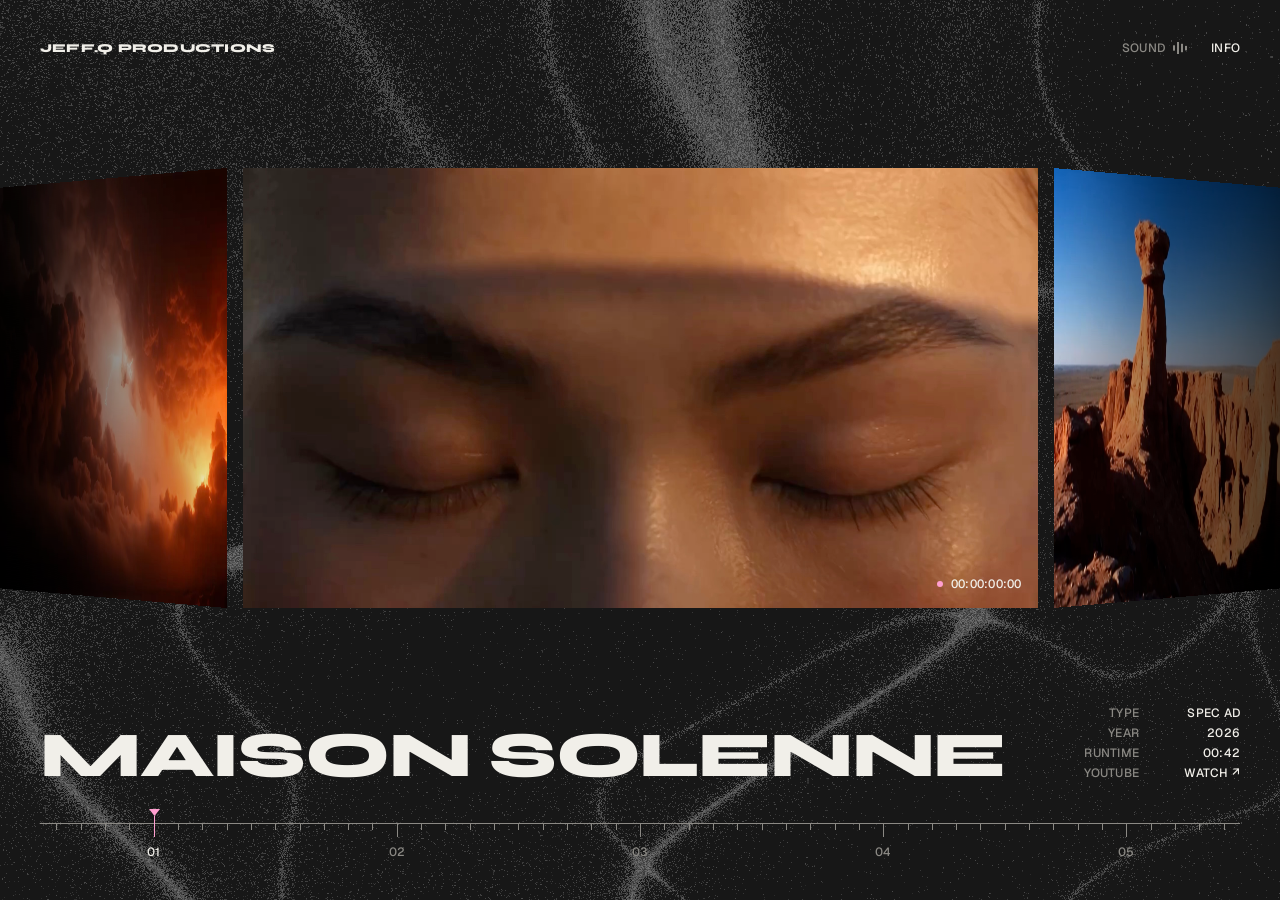
==== commit 4d4c62db: "New email: jqproductions@outlook.com Co-Authored-By: Claude Opus 5.5 <noreply@anthropic.com>" ====
--- a/index.html
+++ b/index.html
@@ -118,7 +118,7 @@
         </div>
         <div class="info__contact">
           <span class="label">Email</span>
-          <a class="link watch info__email" href="mailto:jeff.ak@outlook.com">jeff.ak@outlook.com</a>
+          <a class="link watch info__email" href="mailto:jqproductions@outlook.com">jqproductions@outlook.com</a>
           <ul class="info__social label" aria-label="Social">
             <li><a class="link watch" href="https://www.youtube.com/@jqcreations" target="_blank" rel="noopener">YouTube<span aria-hidden="true"> ↗</span></a></li>
             <li><a class="link watch" href="https://www.instagram.com/jeffqiuproductions/" target="_blank" rel="noopener">Instagram<span aria-hidden="true"> ↗</span></a></li>
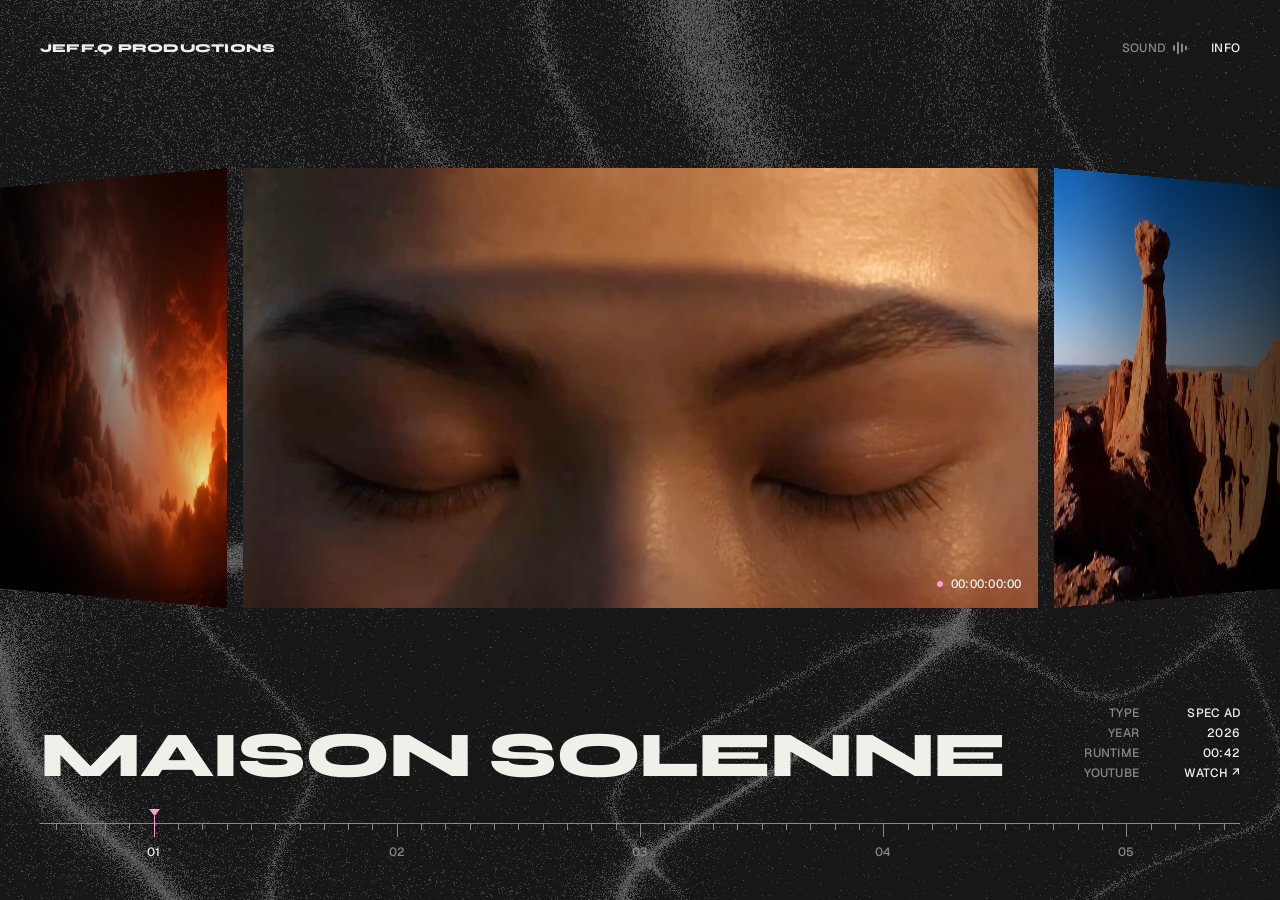
==== commit 368455b4: "Project texts rewritten from Jeff's own as notes on the direction, 62 + 52 words each; the signature" ====
--- a/index.html
+++ b/index.html
@@ -26,7 +26,7 @@
   <link rel="stylesheet" href="https://fonts.googleapis.com/css2?family=Geist:wght@400;500&family=Syne:wght@800&display=swap">
   <!-- Geist's ↗ (for "Watch ↗") isn't in its latin subset; this brings just that. -->
   <link rel="stylesheet" href="https://fonts.googleapis.com/css2?family=Geist:wght@500&text=%E2%86%97&display=swap">
-  <link rel="stylesheet" href="styles.css?v=reel-28">
+  <link rel="stylesheet" href="styles.css?v=reel-29">
   <script>
     // The loader (loader.js) covers the page while it loads. If it never
     // starts, the page shows anyway.
@@ -180,9 +180,9 @@
   </div>
 
   <script src="https://cdnjs.cloudflare.com/ajax/libs/gsap/3.12.5/gsap.min.js"></script>
-  <script src="reel.js?v=reel-28"></script>
-  <script src="cursor.js?v=reel-28"></script>
-  <script src="backdrop.js?v=reel-28"></script>
-  <script src="loader.js?v=reel-28"></script>
+  <script src="reel.js?v=reel-29"></script>
+  <script src="cursor.js?v=reel-29"></script>
+  <script src="backdrop.js?v=reel-29"></script>
+  <script src="loader.js?v=reel-29"></script>
 </body>
 </html>
--- a/styles.css
+++ b/styles.css
@@ -764,7 +764,7 @@
 }
 
 /* reel.js sets its top so one taller than the screen stays once its foot is
-   in view. */
+   in view. At least a screen tall, so the signature sits at its foot. */
 .project__side {
   grid-column: 1 / span 5;
   position: sticky;
@@ -772,6 +772,7 @@
   align-self: start;
   display: flex;
   flex-direction: column;
+  min-height: 100vh;
   padding: 104px 0 40px;
 }
 
@@ -841,7 +842,9 @@
   white-space: normal;
 }
 
+/* The text takes up the room left, which keeps the signature at the foot. */
 .project__synopsis {
+  flex-grow: 1;
   margin-top: 48px;
   font-family: var(--font-text);
   font-weight: 400;
@@ -1324,6 +1327,7 @@
 
   .project__side {
     position: static;
+    min-height: 0;
     padding-bottom: 0;
   }
 
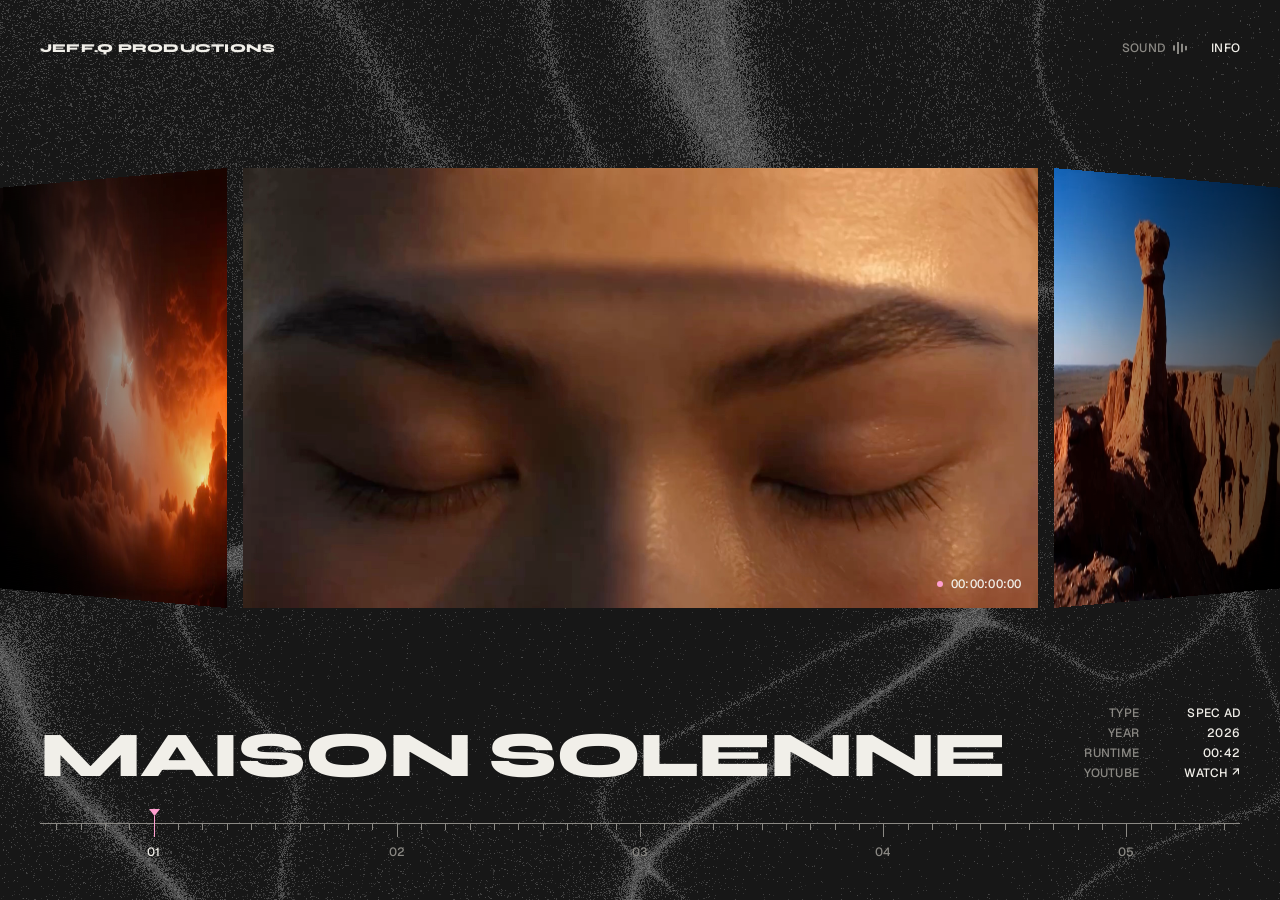
==== commit 4b746c2c: "Info in plainer words, as in her mockup; the email refits once Syne loads when Info opens at #info (" ====
--- a/index.html
+++ b/index.html
@@ -4,7 +4,7 @@
   <meta charset="utf-8">
   <meta name="viewport" content="width=device-width, initial-scale=1">
   <title>Jeff.Q Productions</title>
-  <meta name="description" content="Jeff Qiu creates cinematic films, high-end commercials and original concepts for film and series, using AI to expand the possibilities of visual storytelling.">
+  <meta name="description" content="Jeff Qiu makes cinematic films, high-end commercials and original concepts for film and series, using AI to build worlds and tell stories that would be hard to shoot any other way.">
   <meta name="theme-color" content="#171717">
   <!-- The tab icon: a black J on the pink of Jeff.q (Figma "tab icon"). -->
   <link rel="icon" type="image/png" sizes="64x64" href="assets/icon.png?v=icon-2">
@@ -14,7 +14,7 @@
   <meta property="og:type" content="website">
   <meta property="og:site_name" content="Jeff.Q Productions">
   <meta property="og:title" content="Jeff.Q Productions">
-  <meta property="og:description" content="Jeff Qiu creates cinematic films, high-end commercials and original concepts for film and series, using AI to expand the possibilities of visual storytelling.">
+  <meta property="og:description" content="Jeff Qiu makes cinematic films, high-end commercials and original concepts for film and series, using AI to build worlds and tell stories that would be hard to shoot any other way.">
   <meta property="og:url" content="https://jeffqproductions.github.io/">
   <meta property="og:image" content="https://jeffqproductions.github.io/assets/share.jpg">
   <meta property="og:image:width" content="1200">
@@ -26,7 +26,7 @@
   <link rel="stylesheet" href="https://fonts.googleapis.com/css2?family=Geist:wght@400;500&family=Syne:wght@800&display=swap">
   <!-- Geist's ↗ (for "Watch ↗") isn't in its latin subset; this brings just that. -->
   <link rel="stylesheet" href="https://fonts.googleapis.com/css2?family=Geist:wght@500&text=%E2%86%97&display=swap">
-  <link rel="stylesheet" href="styles.css?v=reel-29">
+  <link rel="stylesheet" href="styles.css?v=reel-30">
   <script>
     // The loader (loader.js) covers the page while it loads. If it never
     // starts, the page shows anyway.
@@ -99,7 +99,7 @@
     <div class="info__body">
       <h2 class="info__name"><span class="info__line">Hi!</span> <span class="info__line">I’m Jeff Qiu</span></h2>
       <div class="info__description">
-        <p>I create cinematic films, high-end commercials, and original concepts for film and series, using AI to expand the possibilities of visual storytelling. Blending narrative instinct with emerging technology, I build worlds, shape emotions, and bring ambitious ideas to the screen.</p>
+        <p>I make cinematic films, high-end commercials and original concepts for film and series. I use AI to build worlds and tell stories that would be hard to shoot any other way. Every project starts with the story and the feeling it should leave, and the technology comes after that. I take on ambitious ideas and carry them all the way, from the script and visuals to sound design and the final edit.</p>
       </div>
       <div class="info__foot">
         <div class="info__lists label">
@@ -180,9 +180,9 @@
   </div>
 
   <script src="https://cdnjs.cloudflare.com/ajax/libs/gsap/3.12.5/gsap.min.js"></script>
-  <script src="reel.js?v=reel-29"></script>
-  <script src="cursor.js?v=reel-29"></script>
-  <script src="backdrop.js?v=reel-29"></script>
-  <script src="loader.js?v=reel-29"></script>
+  <script src="reel.js?v=reel-30"></script>
+  <script src="cursor.js?v=reel-30"></script>
+  <script src="backdrop.js?v=reel-30"></script>
+  <script src="loader.js?v=reel-30"></script>
 </body>
 </html>
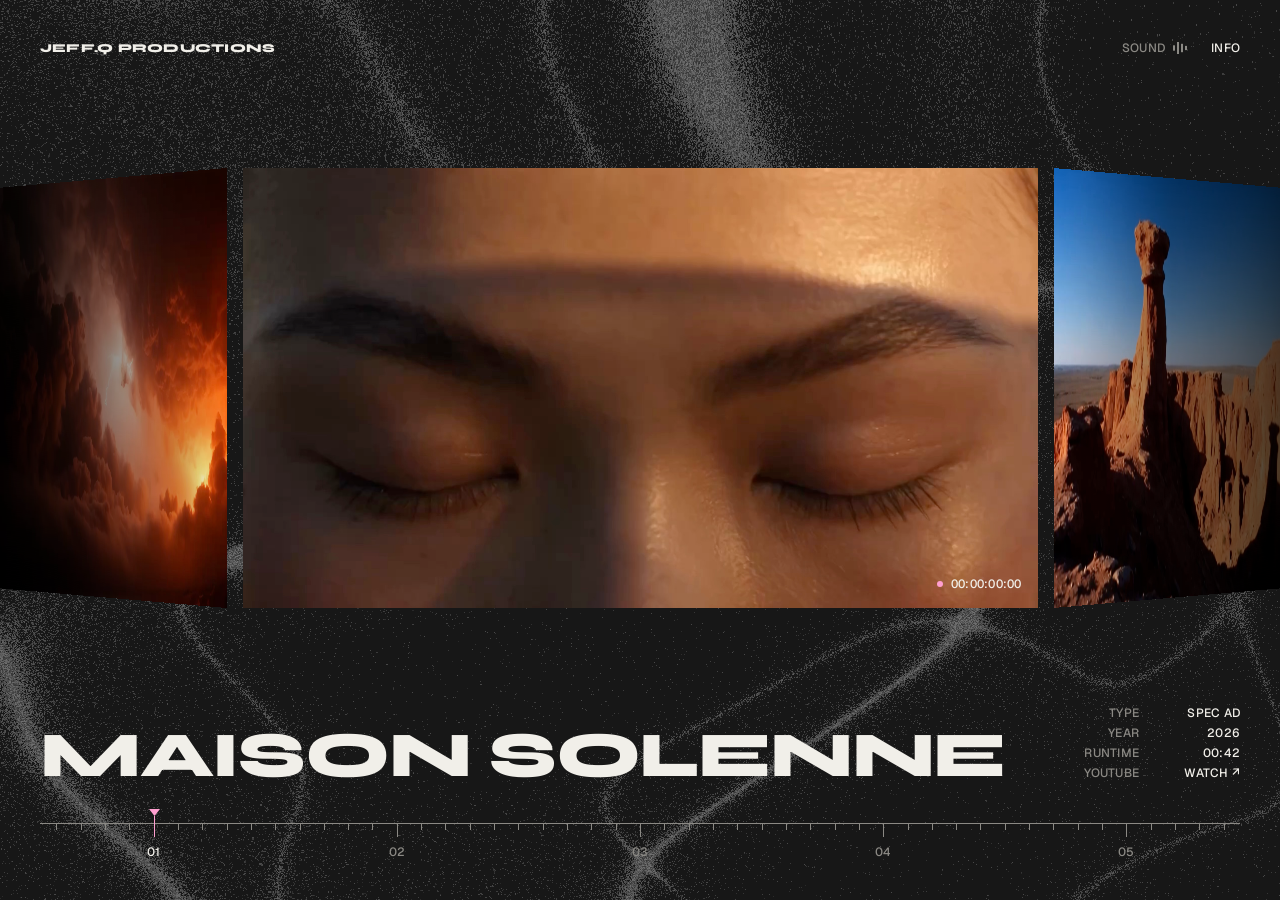
==== commit a9e1fe8c: "Describe every project still for screen readers and image search (reel-31) Co-Authored-By: Claude Op" ====
--- a/index.html
+++ b/index.html
@@ -26,7 +26,7 @@
   <link rel="stylesheet" href="https://fonts.googleapis.com/css2?family=Geist:wght@400;500&family=Syne:wght@800&display=swap">
   <!-- Geist's ↗ (for "Watch ↗") isn't in its latin subset; this brings just that. -->
   <link rel="stylesheet" href="https://fonts.googleapis.com/css2?family=Geist:wght@500&text=%E2%86%97&display=swap">
-  <link rel="stylesheet" href="styles.css?v=reel-30">
+  <link rel="stylesheet" href="styles.css?v=reel-31">
   <script>
     // The loader (loader.js) covers the page while it loads. If it never
     // starts, the page shows anyway.
@@ -180,9 +180,9 @@
   </div>
 
   <script src="https://cdnjs.cloudflare.com/ajax/libs/gsap/3.12.5/gsap.min.js"></script>
-  <script src="reel.js?v=reel-30"></script>
-  <script src="cursor.js?v=reel-30"></script>
-  <script src="backdrop.js?v=reel-30"></script>
-  <script src="loader.js?v=reel-30"></script>
+  <script src="reel.js?v=reel-31"></script>
+  <script src="cursor.js?v=reel-31"></script>
+  <script src="backdrop.js?v=reel-31"></script>
+  <script src="loader.js?v=reel-31"></script>
 </body>
 </html>
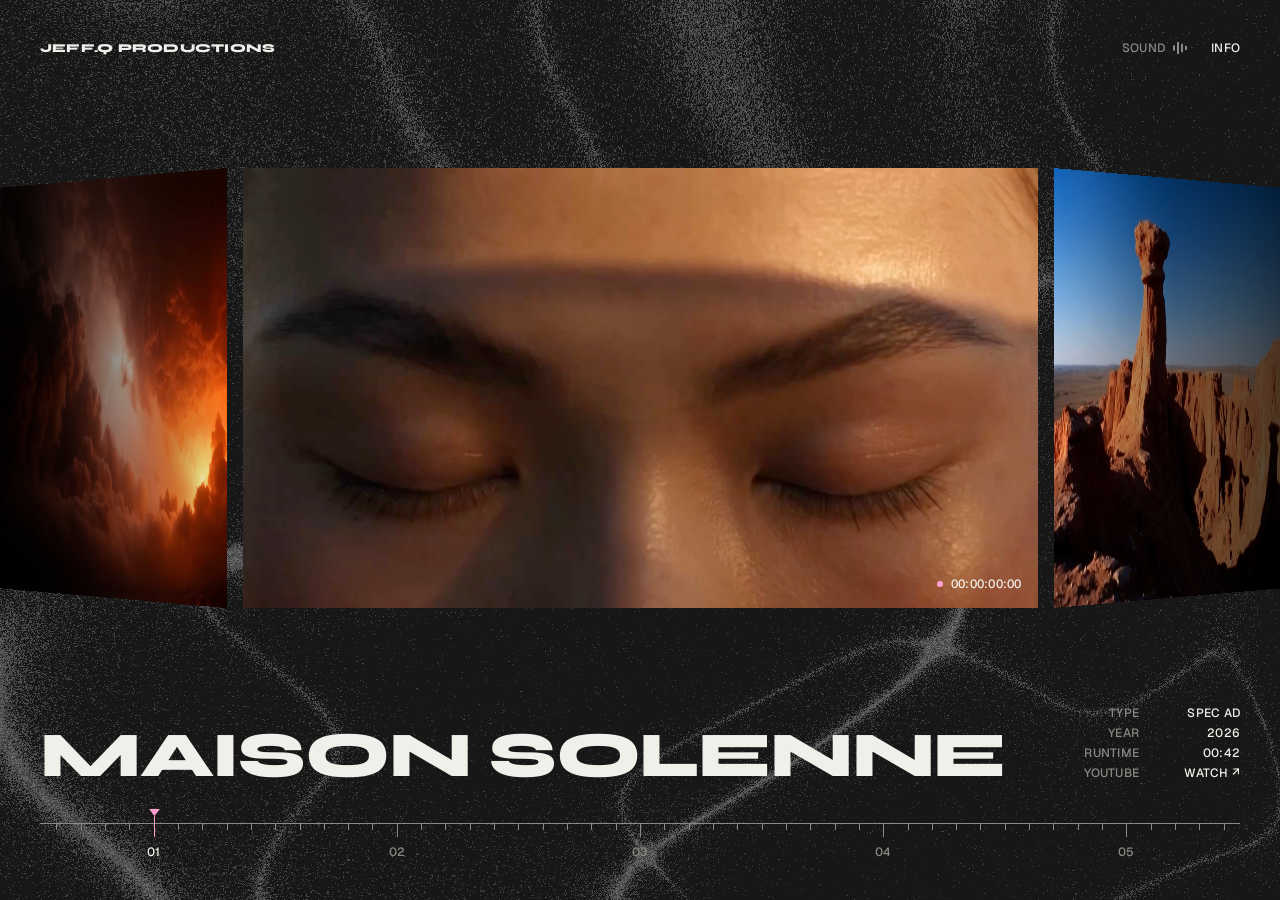
==== commit 1e0e7da1: "Jeff.Q Productions everywhere, a 404 page in the site's style, and tags that tell search engines who" ====
--- a/index.html
+++ b/index.html
@@ -6,7 +6,7 @@
   <title>Jeff.Q Productions</title>
   <meta name="description" content="Jeff Qiu makes cinematic films, high-end commercials and original concepts for film and series, using AI to build worlds and tell stories that would be hard to shoot any other way.">
   <meta name="theme-color" content="#171717">
-  <!-- The tab icon: a black J on the pink of Jeff.q (Figma "tab icon"). -->
+  <!-- The tab icon: a black J on the pink of Jeff.Q (Figma "tab icon"). -->
   <link rel="icon" type="image/png" sizes="64x64" href="assets/icon.png?v=icon-2">
   <link rel="apple-touch-icon" href="assets/apple-touch-icon.png?v=icon-2">
   <!-- How a link to the site shows where it is shared: the name, his line
@@ -21,12 +21,115 @@
   <meta property="og:image:height" content="630">
   <meta property="og:image:alt" content="Jeff.Q Productions: a figure in red against the desert at sunset, from Maison Solenne">
   <meta name="twitter:card" content="summary_large_image">
+  <link rel="canonical" href="https://jeffqproductions.github.io/">
+  <!-- Who and what the site is, for search engines: Jeff, his studio and his
+       films (keep in step with PROJECTS in reel.js and the socials in Info;
+       the dates are when each film went up on YouTube). -->
+  <script type="application/ld+json">
+  {
+    "@context": "https://schema.org",
+    "@graph": [
+      {
+        "@type": "WebSite",
+        "@id": "https://jeffqproductions.github.io/#website",
+        "url": "https://jeffqproductions.github.io/",
+        "name": "Jeff.Q Productions",
+        "publisher": { "@id": "https://jeffqproductions.github.io/#studio" }
+      },
+      {
+        "@type": "Organization",
+        "@id": "https://jeffqproductions.github.io/#studio",
+        "name": "Jeff.Q Productions",
+        "url": "https://jeffqproductions.github.io/",
+        "logo": "https://jeffqproductions.github.io/assets/apple-touch-icon.png",
+        "email": "jqproductions@outlook.com",
+        "founder": { "@id": "https://jeffqproductions.github.io/#jeff" },
+        "sameAs": [
+          "https://www.youtube.com/@jqcreations",
+          "https://www.instagram.com/jeffqiuproductions/",
+          "https://x.com/jqstories"
+        ]
+      },
+      {
+        "@type": "Person",
+        "@id": "https://jeffqproductions.github.io/#jeff",
+        "name": "Jeff Qiu",
+        "jobTitle": "Creative Director",
+        "description": "Jeff Qiu makes cinematic films, high-end commercials and original concepts for film and series, using AI to build worlds and tell stories that would be hard to shoot any other way.",
+        "url": "https://jeffqproductions.github.io/",
+        "email": "jqproductions@outlook.com",
+        "worksFor": { "@id": "https://jeffqproductions.github.io/#studio" },
+        "sameAs": [
+          "https://www.youtube.com/@jqcreations",
+          "https://www.instagram.com/jeffqiuproductions/",
+          "https://www.linkedin.com/in/jeffreykurniawan1/",
+          "https://x.com/jqstories"
+        ]
+      },
+      {
+        "@type": "VideoObject",
+        "name": "Maison Solenne",
+        "description": "Maison Solenne is a spec ad for a concept brand. The idea was to take high-fashion editorial imagery out into the landscape and treat it like cinema.",
+        "thumbnailUrl": "https://jeffqproductions.github.io/assets/films/desert.jpg",
+        "uploadDate": "2026-10-20T02:38:45-07:00",
+        "duration": "PT42S",
+        "embedUrl": "https://www.youtube.com/embed/brSsx2kpb-Q",
+        "url": "https://jeffqproductions.github.io/#maison-solenne",
+        "creator": { "@id": "https://jeffqproductions.github.io/#jeff" }
+      },
+      {
+        "@type": "VideoObject",
+        "name": "Mongolia",
+        "description": "Mongolia is a concept for a destination ad. Instead of selling a place to visit, it tries to give you the experience of being there: vast, remote and a little overwhelming.",
+        "thumbnailUrl": "https://jeffqproductions.github.io/assets/films/mongolia.jpg",
+        "uploadDate": "2026-10-21T05:19:23-07:00",
+        "duration": "PT1M30S",
+        "embedUrl": "https://www.youtube.com/embed/-wct-PZAX8o",
+        "url": "https://jeffqproductions.github.io/#mongolia",
+        "creator": { "@id": "https://jeffqproductions.github.io/#jeff" }
+      },
+      {
+        "@type": "VideoObject",
+        "name": "Ocean Wonders",
+        "description": "Ocean Wonders is a mood piece about the beauty and mystery of life in the sea. The images carry the film on their own: vivid shapes, slow movements and underwater places most people will never see.",
+        "thumbnailUrl": "https://jeffqproductions.github.io/assets/films/ocean.jpg",
+        "uploadDate": "2025-08-15T08:15:00-07:00",
+        "duration": "PT1M49S",
+        "embedUrl": "https://www.youtube.com/embed/wvu-Rvvs_QU",
+        "url": "https://jeffqproductions.github.io/#ocean-wonders",
+        "creator": { "@id": "https://jeffqproductions.github.io/#jeff" }
+      },
+      {
+        "@type": "VideoObject",
+        "name": "The Invasion",
+        "description": "The Invasion is a short film about the familiar meeting the unknown. It imagines the day the ships arrive and lets suspense, unease and awe build from shot to shot.",
+        "thumbnailUrl": "https://jeffqproductions.github.io/assets/films/aliens.jpg",
+        "uploadDate": "2025-08-21T05:30:53-07:00",
+        "duration": "PT1M32S",
+        "embedUrl": "https://www.youtube.com/embed/MEgY6crlBdY",
+        "url": "https://jeffqproductions.github.io/#the-invasion",
+        "creator": { "@id": "https://jeffqproductions.github.io/#jeff" }
+      },
+      {
+        "@type": "VideoObject",
+        "name": "Krakatoa 1883",
+        "description": "Krakatoa 1883 is a cinematic take on the eruption of Krakatoa. The eruption is a lens on scale, destruction and awe, and on forces no one can control.",
+        "thumbnailUrl": "https://jeffqproductions.github.io/assets/films/krakatoa.jpg",
+        "uploadDate": "2025-05-15T06:56:37-07:00",
+        "duration": "PT4M22S",
+        "embedUrl": "https://www.youtube.com/embed/s6cfM57IhPw",
+        "url": "https://jeffqproductions.github.io/#krakatoa-1883",
+        "creator": { "@id": "https://jeffqproductions.github.io/#jeff" }
+      }
+    ]
+  }
+  </script>
   <link rel="preconnect" href="https://fonts.googleapis.com">
   <link rel="preconnect" href="https://fonts.gstatic.com" crossorigin>
   <link rel="stylesheet" href="https://fonts.googleapis.com/css2?family=Geist:wght@400;500&family=Syne:wght@800&display=swap">
   <!-- Geist's ↗ (for "Watch ↗") isn't in its latin subset; this brings just that. -->
   <link rel="stylesheet" href="https://fonts.googleapis.com/css2?family=Geist:wght@500&text=%E2%86%97&display=swap">
-  <link rel="stylesheet" href="styles.css?v=reel-31">
+  <link rel="stylesheet" href="styles.css?v=reel-32">
   <script>
     // The loader (loader.js) covers the page while it loads. If it never
     // starts, the page shows anyway.
@@ -49,7 +152,7 @@
     <!-- The bar: the name (words only, not a link), and on the right Sound
          (one switch for every film; reel.js keeps it) and Info. -->
     <header class="hero__bar">
-      <p class="brand">Jeff.q Productions</p>
+      <p class="brand">Jeff.Q Productions</p>
       <div class="hero__menu">
         <button class="sound" type="button" aria-label="Sound" aria-pressed="false">
           <span class="sound__word label" aria-hidden="true">Sound</span>
@@ -138,7 +241,7 @@
   <div class="project" role="dialog" aria-modal="true" aria-label="Project">
     <div class="project__scroll"></div>
     <div class="project__bar">
-      <p class="brand">Jeff.q Productions</p>
+      <p class="brand">Jeff.Q Productions</p>
       <button class="label link watch project__close" type="button">Close</button>
     </div>
   </div>
@@ -180,9 +283,9 @@
   </div>
 
   <script src="https://cdnjs.cloudflare.com/ajax/libs/gsap/3.12.5/gsap.min.js"></script>
-  <script src="reel.js?v=reel-31"></script>
-  <script src="cursor.js?v=reel-31"></script>
-  <script src="backdrop.js?v=reel-31"></script>
-  <script src="loader.js?v=reel-31"></script>
+  <script src="reel.js?v=reel-32"></script>
+  <script src="cursor.js?v=reel-32"></script>
+  <script src="backdrop.js?v=reel-32"></script>
+  <script src="loader.js?v=reel-32"></script>
 </body>
 </html>
--- a/styles.css
+++ b/styles.css
@@ -1280,6 +1280,64 @@
   color: var(--color-needle);
 }
 
+/* ---------- Page not found (404.html) ---------- */
+
+/* Where the reel would be: an empty frame the size of the front card (as
+   wide as its columns, 440 high in the 832 frame, square on phones), the way
+   back in it and its timecode stopped at zero. */
+.lost__stage {
+  flex: 1;
+  display: grid;
+  place-items: center;
+  min-height: 0;
+  padding: 24px var(--margin);
+}
+
+.lost__frame {
+  position: relative;
+  display: flex;
+  flex-direction: column;
+  align-items: center;
+  justify-content: center;
+  gap: 8px;
+  width: min(
+    calc((100vw - 2 * var(--margin) - 11 * var(--gutter)) / 12 * var(--front-cols) + (var(--front-cols) - 1) * var(--gutter)),
+    calc((max(100svh, 560px) - 392px) * var(--card-ratio, 1.8))
+  );
+  aspect-ratio: var(--card-ratio, 1.8);
+  background: #000;
+  text-align: center;
+}
+
+.lost__note {
+  margin: 0;
+  color: var(--color-muted);
+}
+
+/* Its box reaches 8 past it all round, for a finger. */
+.lost__back {
+  margin: -8px;
+  padding: 8px;
+}
+
+.lost__time {
+  position: absolute;
+  right: 16px;
+  bottom: 16px;
+  display: flex;
+  align-items: center;
+  gap: 8px;
+  font-variant-numeric: tabular-nums;
+}
+
+.lost__time::before {
+  content: "";
+  width: 6px;
+  height: 6px;
+  border-radius: 50%;
+  background: var(--color-needle);
+}
+
 /* ---------- Smaller windows ---------- */
 
 /* Tablets: the card takes ten columns and the meta moves under the title,
@@ -1365,7 +1423,7 @@
     display: none;
   }
 
-  /* The name stacks: Jeff.q over Productions. */
+  /* The name stacks: Jeff.Q over Productions. */
   .loader__name {
     /* Productions is 12.6em: the width less the gutters. */
     font-size: calc((100vw - 32px) / 12.7);
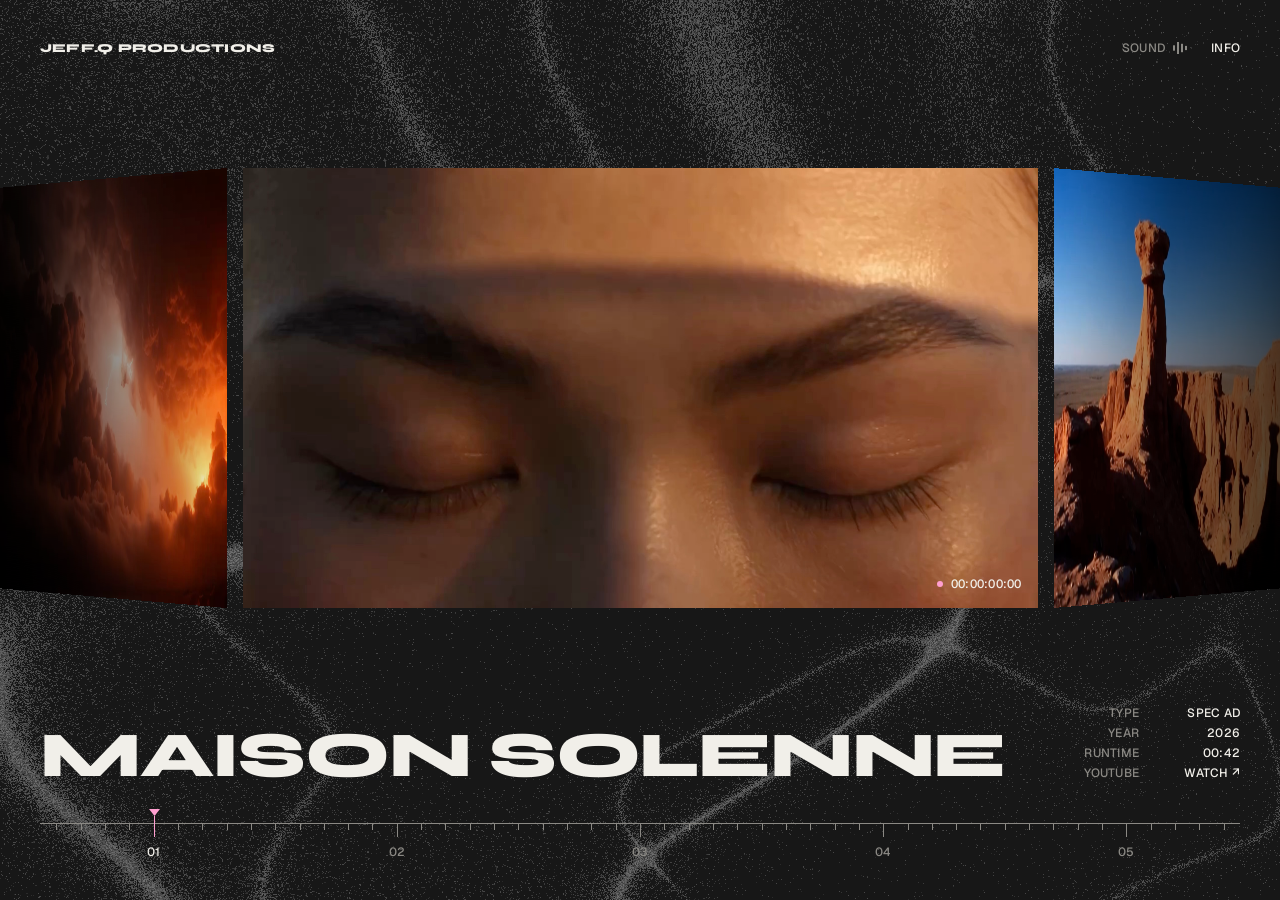
==== commit 4dff93a7: "Each film gets its own address and share card: /mongolia/ and the others show the film's still, titl" ====
--- a/index.html
+++ b/index.html
@@ -74,7 +74,7 @@
         "uploadDate": "2026-10-20T02:38:45-07:00",
         "duration": "PT42S",
         "embedUrl": "https://www.youtube.com/embed/brSsx2kpb-Q",
-        "url": "https://jeffqproductions.github.io/#maison-solenne",
+        "url": "https://jeffqproductions.github.io/maison-solenne/",
         "creator": { "@id": "https://jeffqproductions.github.io/#jeff" }
       },
       {
@@ -85,7 +85,7 @@
         "uploadDate": "2026-10-21T05:19:23-07:00",
         "duration": "PT1M30S",
         "embedUrl": "https://www.youtube.com/embed/-wct-PZAX8o",
-        "url": "https://jeffqproductions.github.io/#mongolia",
+        "url": "https://jeffqproductions.github.io/mongolia/",
         "creator": { "@id": "https://jeffqproductions.github.io/#jeff" }
       },
       {
@@ -96,7 +96,7 @@
         "uploadDate": "2025-08-15T08:15:00-07:00",
         "duration": "PT1M49S",
         "embedUrl": "https://www.youtube.com/embed/wvu-Rvvs_QU",
-        "url": "https://jeffqproductions.github.io/#ocean-wonders",
+        "url": "https://jeffqproductions.github.io/ocean-wonders/",
         "creator": { "@id": "https://jeffqproductions.github.io/#jeff" }
       },
       {
@@ -107,7 +107,7 @@
         "uploadDate": "2025-08-21T05:30:53-07:00",
         "duration": "PT1M32S",
         "embedUrl": "https://www.youtube.com/embed/MEgY6crlBdY",
-        "url": "https://jeffqproductions.github.io/#the-invasion",
+        "url": "https://jeffqproductions.github.io/the-invasion/",
         "creator": { "@id": "https://jeffqproductions.github.io/#jeff" }
       },
       {
@@ -118,7 +118,7 @@
         "uploadDate": "2025-05-15T06:56:37-07:00",
         "duration": "PT4M22S",
         "embedUrl": "https://www.youtube.com/embed/s6cfM57IhPw",
-        "url": "https://jeffqproductions.github.io/#krakatoa-1883",
+        "url": "https://jeffqproductions.github.io/krakatoa-1883/",
         "creator": { "@id": "https://jeffqproductions.github.io/#jeff" }
       }
     ]
@@ -129,7 +129,7 @@
   <link rel="stylesheet" href="https://fonts.googleapis.com/css2?family=Geist:wght@400;500&family=Syne:wght@800&display=swap">
   <!-- Geist's ↗ (for "Watch ↗") isn't in its latin subset; this brings just that. -->
   <link rel="stylesheet" href="https://fonts.googleapis.com/css2?family=Geist:wght@500&text=%E2%86%97&display=swap">
-  <link rel="stylesheet" href="styles.css?v=reel-32">
+  <link rel="stylesheet" href="styles.css?v=reel-33">
   <script>
     // The loader (loader.js) covers the page while it loads. If it never
     // starts, the page shows anyway.
@@ -283,9 +283,9 @@
   </div>
 
   <script src="https://cdnjs.cloudflare.com/ajax/libs/gsap/3.12.5/gsap.min.js"></script>
-  <script src="reel.js?v=reel-32"></script>
-  <script src="cursor.js?v=reel-32"></script>
-  <script src="backdrop.js?v=reel-32"></script>
-  <script src="loader.js?v=reel-32"></script>
+  <script src="reel.js?v=reel-33"></script>
+  <script src="cursor.js?v=reel-33"></script>
+  <script src="backdrop.js?v=reel-33"></script>
+  <script src="loader.js?v=reel-33"></script>
 </body>
 </html>
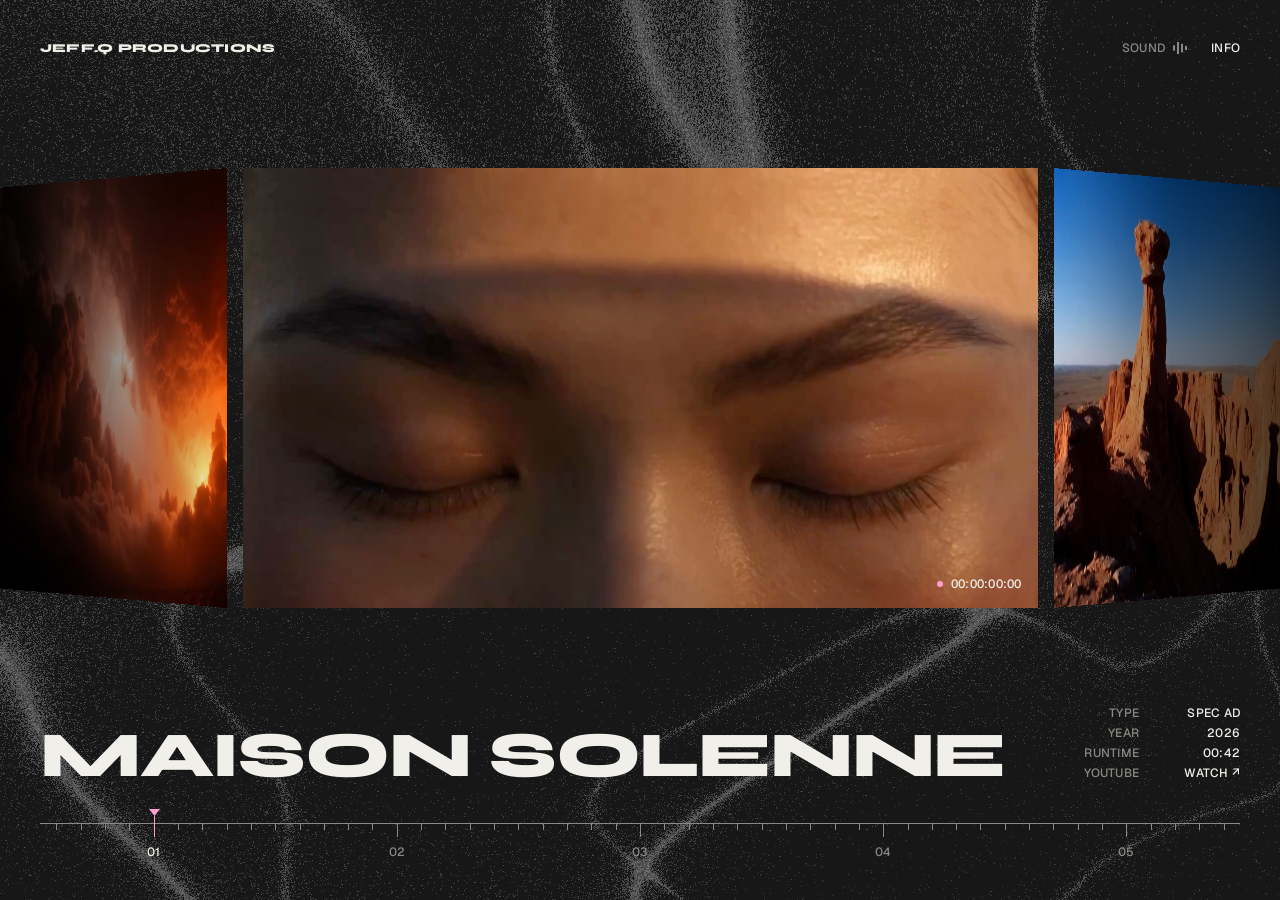
==== commit 95c675b0: "Copy the email from a disc, and give the pointer and the disc one ring (reel-34) Over Info's email t" ====
--- a/index.html
+++ b/index.html
@@ -129,7 +129,7 @@
   <link rel="stylesheet" href="https://fonts.googleapis.com/css2?family=Geist:wght@400;500&family=Syne:wght@800&display=swap">
   <!-- Geist's ↗ (for "Watch ↗") isn't in its latin subset; this brings just that. -->
   <link rel="stylesheet" href="https://fonts.googleapis.com/css2?family=Geist:wght@500&text=%E2%86%97&display=swap">
-  <link rel="stylesheet" href="styles.css?v=reel-33">
+  <link rel="stylesheet" href="styles.css?v=reel-34">
   <script>
     // The loader (loader.js) covers the page while it loads. If it never
     // starts, the page shows anyway.
@@ -220,7 +220,7 @@
           </dl>
         </div>
         <div class="info__contact">
-          <span class="label">Email</span>
+          <span class="label info__email-label" aria-live="polite">Email</span>
           <a class="link watch info__email" href="mailto:jqproductions@outlook.com">jqproductions@outlook.com</a>
           <ul class="info__social label" aria-label="Social">
             <li><a class="link watch" href="https://www.youtube.com/@jqcreations" target="_blank" rel="noopener">YouTube<span aria-hidden="true"> ↗</span></a></li>
@@ -270,22 +270,24 @@
   </template>
 
   <!-- The cursor over the reel, for a mouse (reel.js): a frosted disc with
-       words round it (Drag; Open project over the film at the front; reel.js
-       repeats each phrase to fit), arrows in the middle
-       (the shaft is Open's). Everywhere else, the pointer (cursor.js). -->
+       words round it (Drag; Open project over the film at the front; Copy
+       email, then Copied, over Info's email; reel.js repeats each phrase to
+       fit), arrows or squares in the middle (the shaft is Open's), and its
+       edge on a layer of its own. Everywhere else, the pointer (cursor.js). -->
   <div class="cursor" aria-hidden="true">
     <div class="cursor__body">
       <div class="cursor__orbit">
-        <svg class="cursor__ring" viewBox="0 0 112 112"><path id="cursor-ring" d="M56,12.13 a43.87,43.87 0 1,1 0,87.74 a43.87,43.87 0 1,1 0,-87.74" fill="none"/><text class="cursor__words cursor__words--drag"><textPath href="#cursor-ring" lengthAdjust="spacing" data-words="Drag · ">Drag · Drag · Drag · Drag · Drag · </textPath></text><text class="cursor__words cursor__words--open"><textPath href="#cursor-ring" lengthAdjust="spacing" data-words="Open project · ">Open project · Open project · </textPath></text></svg>
+        <svg class="cursor__ring" viewBox="0 0 112 112"><path id="cursor-ring" d="M56,15 a41,41 0 1,1 0,82 a41,41 0 1,1 0,-82" fill="none"/><text class="cursor__words cursor__words--drag"><textPath href="#cursor-ring" lengthAdjust="spacing" data-words="Drag · ">Drag · Drag · Drag · Drag · Drag · </textPath></text><text class="cursor__words cursor__words--open"><textPath href="#cursor-ring" lengthAdjust="spacing" data-words="Open project · ">Open project · Open project · </textPath></text><text class="cursor__words cursor__words--copy"><textPath href="#cursor-ring" lengthAdjust="spacing" data-words="Copy email · ">Copy email · Copy email · </textPath></text><text class="cursor__words cursor__words--copied"><textPath href="#cursor-ring" lengthAdjust="spacing" data-words="Copied · ">Copied · Copied · Copied · </textPath></text></svg>
         <i class="cursor__shaft"></i>
       </div>
     </div>
+    <div class="cursor__body cursor__body--rim"><i class="cursor__rim"></i></div>
   </div>
 
   <script src="https://cdnjs.cloudflare.com/ajax/libs/gsap/3.12.5/gsap.min.js"></script>
-  <script src="reel.js?v=reel-33"></script>
-  <script src="cursor.js?v=reel-33"></script>
-  <script src="backdrop.js?v=reel-33"></script>
-  <script src="loader.js?v=reel-33"></script>
+  <script src="reel.js?v=reel-34"></script>
+  <script src="cursor.js?v=reel-34"></script>
+  <script src="backdrop.js?v=reel-34"></script>
+  <script src="loader.js?v=reel-34"></script>
 </body>
 </html>
--- a/styles.css
+++ b/styles.css
@@ -655,6 +655,11 @@
 
 .info__contact .label {
   color: var(--color-muted);
+}
+
+/* "Email copied", for a moment after the email is clicked (reel.js). */
+.info__email-label.is-copied {
+  color: var(--color-needle);
 }
 
 .info__email {
@@ -1043,30 +1048,38 @@
 /* ---------- Cursor ---------- */
 
 /* With a mouse, over the reel the pointer is a frosted disc with words
-   running round it: Drag, an arrow either side in the middle; over the film
-   at the front, Open project, the right arrow turning to point up and out
-   in pink as it grows its shaft. The words turn slowly, faster as the reel
+   running round it, edged with a 1px ring like the pointer's, which opens
+   out into it (cursor.js): Drag, an arrow either side in the middle; over
+   the film at the front, Open project, the right arrow turning to point up
+   and out in pink as it grows its shaft, and the edge going pink as the
+   pointer's ring does on a link. The words turn slowly, faster as the reel
    runs (and back as it runs back); the disc stretches with the reel and its
    arrows spread while it is held. reel.js moves it. */
 .cursor {
+  display: none;
+  pointer-events: none;
+}
+
+.has-cursor .cursor {
+  display: block;
+}
+
+.has-cursor :is(.reel, .reel *) {
+  cursor: none;
+}
+
+/* Two layers, each on the page by itself (reel.js moves both alike): the
+   disc, and over it its edge, which like the pointer's ring inverts what
+   is under it, so it shows over a bright film as well as a dark one. */
+.cursor__body {
   position: fixed;
   left: 0;
   top: 0;
   z-index: 90;
-  display: none;
-  pointer-events: none;
-}
-
-.has-cursor .cursor {
-  display: block;
-}
-
-.has-cursor :is(.reel, .reel *) {
-  cursor: none;
-}
-
-.cursor__body {
-  position: absolute;
+}
+
+.cursor__body--rim {
+  mix-blend-mode: difference;
 }
 
 .cursor__orbit {
@@ -1078,25 +1091,50 @@
   width: 112px;
   height: 112px;
   translate: -50% -50%;
-  scale: 0;
+  scale: 0.143; /* the pointer's 16px ring, which it grows out of */
+  opacity: 0;
   border-radius: 50%;
   color: var(--color-ink);
   background: rgba(23, 23, 23, 0.3);
+  box-shadow: inset 0 0 0 1px rgba(255, 159, 208, 0);
   -webkit-backdrop-filter: blur(10px);
   backdrop-filter: blur(10px);
-  transition: scale 0.45s var(--ease-out), background-color 0.3s;
-}
-
-.cursor:is([data-state="drag"], [data-state="open"]) .cursor__orbit {
+  transition: scale 0.45s var(--ease-out), opacity 0.3s, background-color 0.3s, box-shadow 0.3s;
+}
+
+/* The edge: a 1px ring round the disc, grown and held with it. */
+.cursor__rim {
+  position: absolute;
+  left: 0;
+  top: 0;
+  width: 112px;
+  height: 112px;
+  translate: -50% -50%;
+  scale: 0.143;
+  opacity: 0;
+  border: 1px solid var(--color-ink);
+  border-radius: 50%;
+  transition: scale 0.45s var(--ease-out), opacity 0.3s;
+}
+
+.cursor:is([data-state="drag"], [data-state="open"], [data-state="copy"], [data-state="copied"]) :is(.cursor__orbit, .cursor__rim) {
   scale: 1;
-}
-
-.cursor[data-state="drag"].is-pressed .cursor__orbit {
+  opacity: 1;
+}
+
+/* Pink round the edge where a click does something (pink as it is, not
+   inverted). */
+.cursor:is([data-state="open"], [data-state="copy"], [data-state="copied"]) .cursor__orbit {
+  box-shadow: inset 0 0 0 1px var(--color-needle);
+}
+
+.cursor:is([data-state="open"], [data-state="copy"], [data-state="copied"]) .cursor__rim {
+  opacity: 0;
+}
+
+/* Held, it gives a little, as the pointer's ring does. */
+.cursor:is([data-state="drag"], [data-state="open"], [data-state="copy"], [data-state="copied"]).is-pressed :is(.cursor__orbit, .cursor__rim) {
   scale: 0.9;
-}
-
-.cursor[data-state="open"].is-pressed .cursor__orbit {
-  scale: 0.94;
 }
 
 /* The words: 12px on the circle (reel.js fits them round it). */
@@ -1133,7 +1171,9 @@
 }
 
 .cursor[data-state="drag"] .cursor__words--drag,
-.cursor[data-state="open"] .cursor__words--open {
+.cursor[data-state="open"] .cursor__words--open,
+.cursor[data-state="copy"] .cursor__words--copy,
+.cursor[data-state="copied"] .cursor__words--copied {
   opacity: 1;
 }
 
@@ -1210,6 +1250,44 @@
   translate: 2px -2px;
 }
 
+/* Over Info's email the arrows square up into the sign for a copy, two
+   7px squares across each other in the middle, 10 across in all and pink
+   like Open project's arrow; once it is copied the back one goes and the
+   front one folds into a tick, as wide. */
+.cursor:is([data-state="copy"], [data-state="copied"]) .cursor__orbit::before,
+.cursor:is([data-state="copy"], [data-state="copied"]) .cursor__orbit::after {
+  width: 7px;
+  height: 7px;
+  margin-top: -3.5px;
+  border-width: 1px;
+  color: var(--color-needle);
+  rotate: 0deg;
+  transition: opacity 0.2s, translate 0.5s var(--ease-out), rotate 0.5s var(--ease-out), color 0.3s,
+    width 0.5s var(--ease-out), height 0.5s var(--ease-out), border-width 0.3s;
+}
+
+.cursor[data-state="copy"] .cursor__orbit::before {
+  translate: 9px -1.5px;
+}
+
+.cursor[data-state="copy"] .cursor__orbit::after {
+  translate: -9px 1.5px;
+}
+
+.cursor[data-state="copied"] .cursor__orbit::before {
+  opacity: 0;
+  translate: 9px -1.5px;
+}
+
+.cursor[data-state="copied"] .cursor__orbit::after {
+  width: 5px;
+  height: 10px;
+  margin-top: -5px;
+  border-width: 0 1px 1px 0;
+  translate: -11.5px -1.5px;
+  rotate: 45deg;
+}
+
 @media (prefers-reduced-motion: reduce) {
   .cursor__ring {
     animation: none;
@@ -1228,14 +1306,17 @@
 
 /* ---------- Pointer ---------- */
 
-/* The mouse's own mark everywhere the disc isn't: an empty ring, round like
-   the disc it grows into over the reel. On a link it opens into a wider
-   pink ring and the words go pink (cursor.js moves it and sizes it). */
+/* The mouse's own mark everywhere the disc isn't: an empty ring, the
+   disc's edge drawn small. On a link it opens into a wider pink ring and
+   the words go pink; where the disc shows it opens out to the disc's edge
+   and fades as the disc comes in (cursor.js moves it and sizes it). */
 .has-pointer:not(.is-loading),
 .has-pointer:not(.is-loading) * {
   cursor: none !important;
 }
 
+/* Inverting what is under it: the blend sits on the page's own layer, as
+   one inside it would only meet the layer's empty back. */
 .pointer {
   position: fixed;
   left: 0;
@@ -1243,6 +1324,11 @@
   z-index: 91;
   display: none;
   pointer-events: none;
+  mix-blend-mode: difference;
+}
+
+.pointer.is-aimed {
+  mix-blend-mode: normal;
 }
 
 .has-pointer .pointer {
@@ -1257,7 +1343,6 @@
   translate: -50% -50%;
   border: 1px solid var(--color-ink);
   border-radius: 50%;
-  mix-blend-mode: difference;
   transition: opacity 0.25s, scale 0.35s var(--ease-out), border-color 0.25s;
 }
 
@@ -1266,13 +1351,17 @@
   scale: 0;
 }
 
+.pointer.is-disc .pointer__ring {
+  opacity: 0;
+  transition: opacity 0.35s, scale 0.35s var(--ease-out), border-color 0.25s;
+}
+
 .pointer.is-pressed .pointer__ring {
-  scale: 0.75;
+  scale: 0.9;
 }
 
 .pointer.is-aimed .pointer__ring {
   border-color: var(--color-needle);
-  mix-blend-mode: normal;
 }
 
 /* Every link alike, the timeline's numbers too. */
